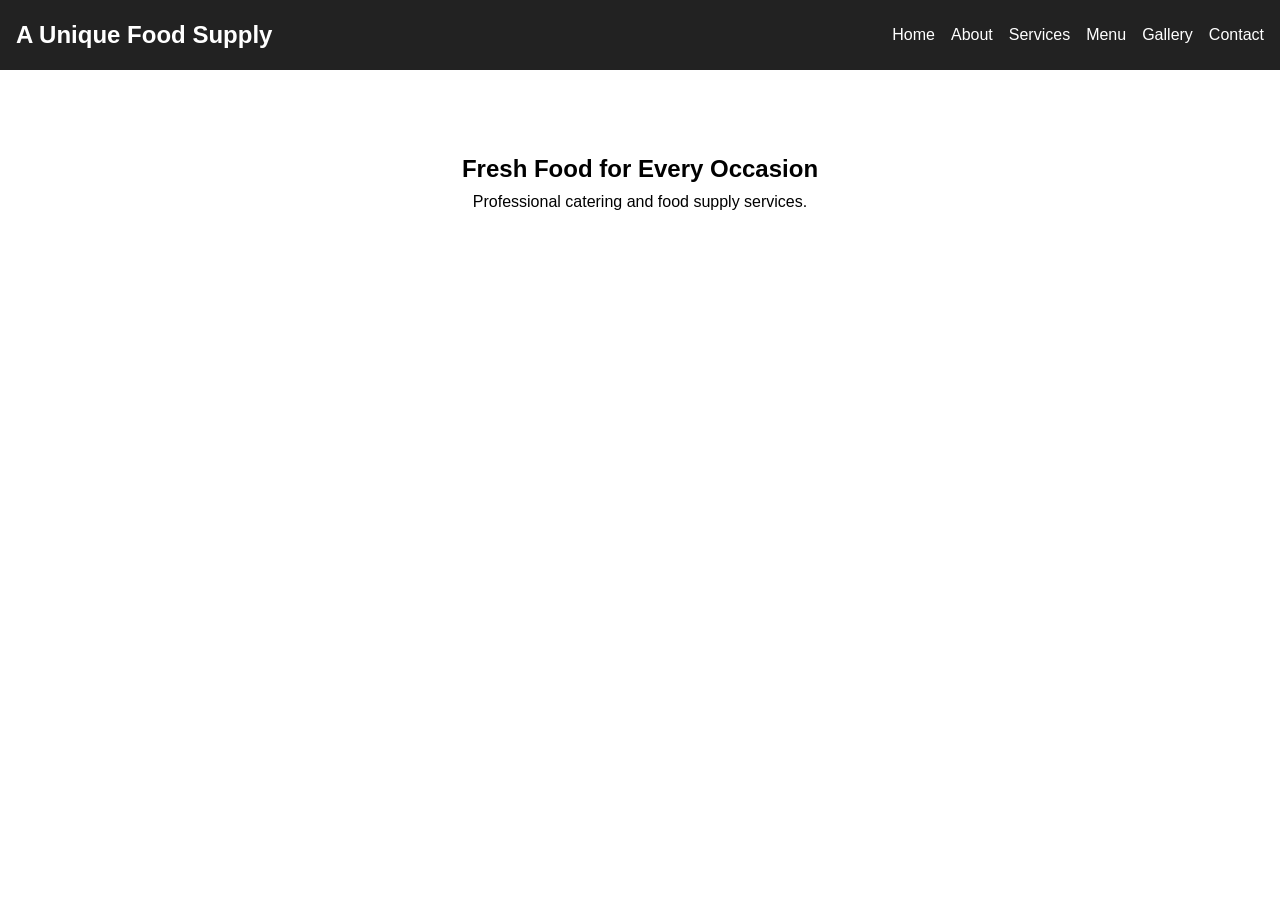
==== index.html @ 1978f9c0 "initials" ====
<!DOCTYPE html>
<html lang="en">
<head>
  <meta charset="UTF-8">
  <meta name="viewport" content="width=device-width, initial-scale=1.0">
  <title>A Unique Food Supply</title>
  <link rel="stylesheet" href="css/style.css">
</head>
<body>

  <header>
    <nav>
      <h1>A Unique Food Supply</h1>

      <ul>
        <li><a href="index.html">Home</a></li>
        <li><a href="about.html">About</a></li>
        <li><a href="services.html">Services</a></li>
        <li><a href="menu.html">Menu</a></li>
        <li><a href="gallery.html">Gallery</a></li>
        <li><a href="contact.html">Contact</a></li>
      </ul>
    </nav>
  </header>

  <main>
    <section class="hero">
      <h2>Fresh Food for Every Occasion</h2>
      <p>Professional catering and food supply services.</p>
    </section>
  </main>

  <script src="js/main.js"></script>
</body>
</html>
---- css/style.css ----
* {
  margin: 0;
  padding: 0;
  box-sizing: border-box;
}

body {
  font-family: Arial, sans-serif;
  line-height: 1.6;
}

header {
  background: #222;
  color: white;
  padding: 1rem;
}

nav {
  display: flex;
  justify-content: space-between;
  align-items: center;
}

nav ul {
  display: flex;
  gap: 1rem;
  list-style: none;
}

nav a {
  color: white;
  text-decoration: none;
}

.hero {
  padding: 5rem 2rem;
  text-align: center;
}

@media (max-width: 768px) {
  nav {
    flex-direction: column;
    gap: 1rem;
  }

  nav ul {
    flex-direction: column;
    align-items: center;
  }
}
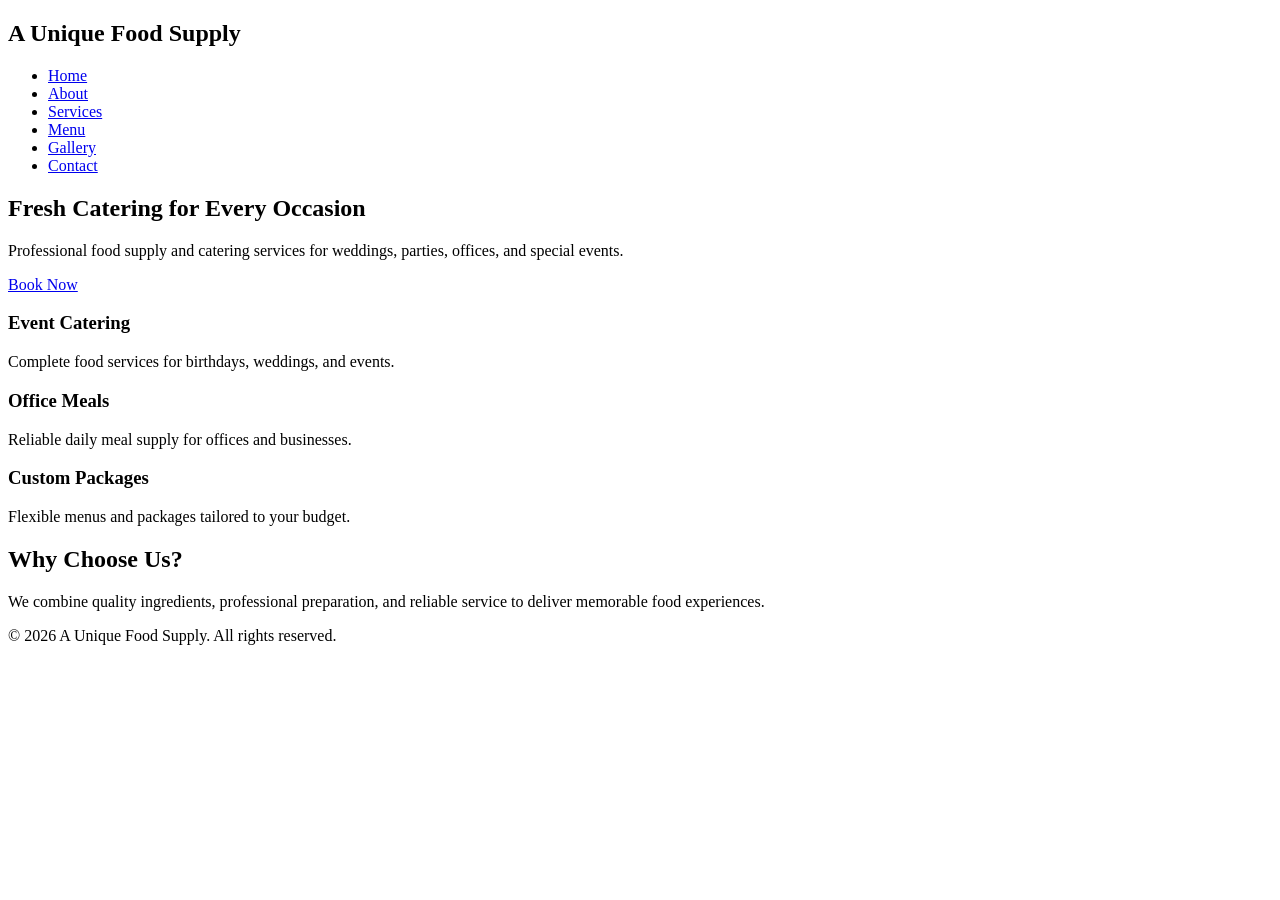
==== commit 5089aa3f: "update1" ====
--- a/index.html
+++ b/index.html
@@ -1,18 +1,9 @@
 <!DOCTYPE html>
-<html lang="en">
-<head>
-  <meta charset="UTF-8">
-  <meta name="viewport" content="width=device-width, initial-scale=1.0">
-  <title>A Unique Food Supply</title>
-  <link rel="stylesheet" href="css/style.css">
-</head>
-<body>
+  <header>
+    <nav class="navbar">
+      <h1 class="logo">A Unique Food Supply</h1>
 
-  <header>
-    <nav>
-      <h1>A Unique Food Supply</h1>
-
-      <ul>
+      <ul class="nav-links">
         <li><a href="index.html">Home</a></li>
         <li><a href="about.html">About</a></li>
         <li><a href="services.html">Services</a></li>
@@ -23,12 +14,49 @@
     </nav>
   </header>
 
-  <main>
-    <section class="hero">
-      <h2>Fresh Food for Every Occasion</h2>
-      <p>Professional catering and food supply services.</p>
-    </section>
-  </main>
+  <section class="hero">
+    <div class="hero-overlay">
+      <h2>Fresh Catering for Every Occasion</h2>
+      <p>
+        Professional food supply and catering services for weddings,
+        parties, offices, and special events.
+      </p>
+
+      <a href="contact.html" class="btn">Book Now</a>
+    </div>
+  </section>
+
+  <section class="features container">
+
+    <div class="card">
+      <h3>Event Catering</h3>
+      <p>Complete food services for birthdays, weddings, and events.</p>
+    </div>
+
+    <div class="card">
+      <h3>Office Meals</h3>
+      <p>Reliable daily meal supply for offices and businesses.</p>
+    </div>
+
+    <div class="card">
+      <h3>Custom Packages</h3>
+      <p>Flexible menus and packages tailored to your budget.</p>
+    </div>
+
+  </section>
+
+  <section class="about-preview container">
+    <h2>Why Choose Us?</h2>
+
+    <p>
+      We combine quality ingredients, professional preparation,
+      and reliable service to deliver memorable food experiences.
+    </p>
+  </section>
+
+  <footer>
+    <p>© 2026 A Unique Food Supply. All rights reserved.</p>
+  </footer>
 
   <script src="js/main.js"></script>
 </body>
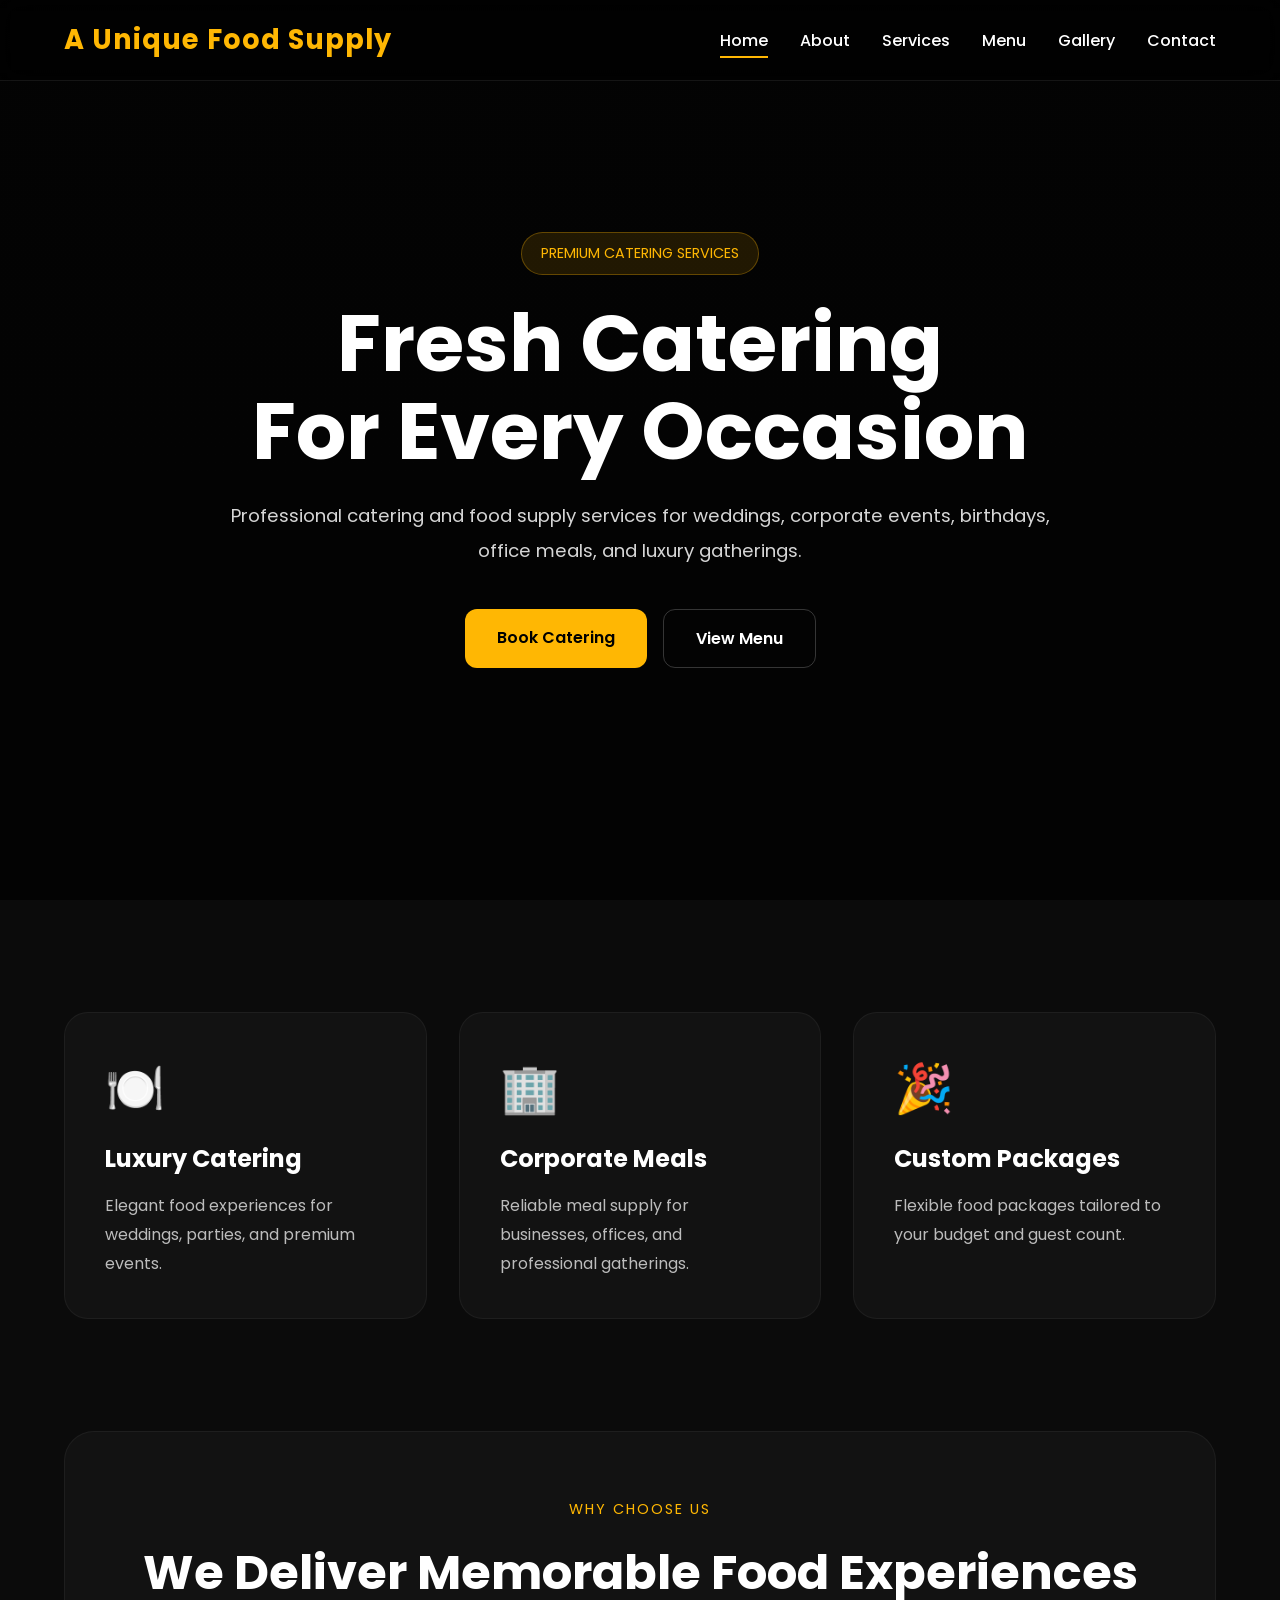
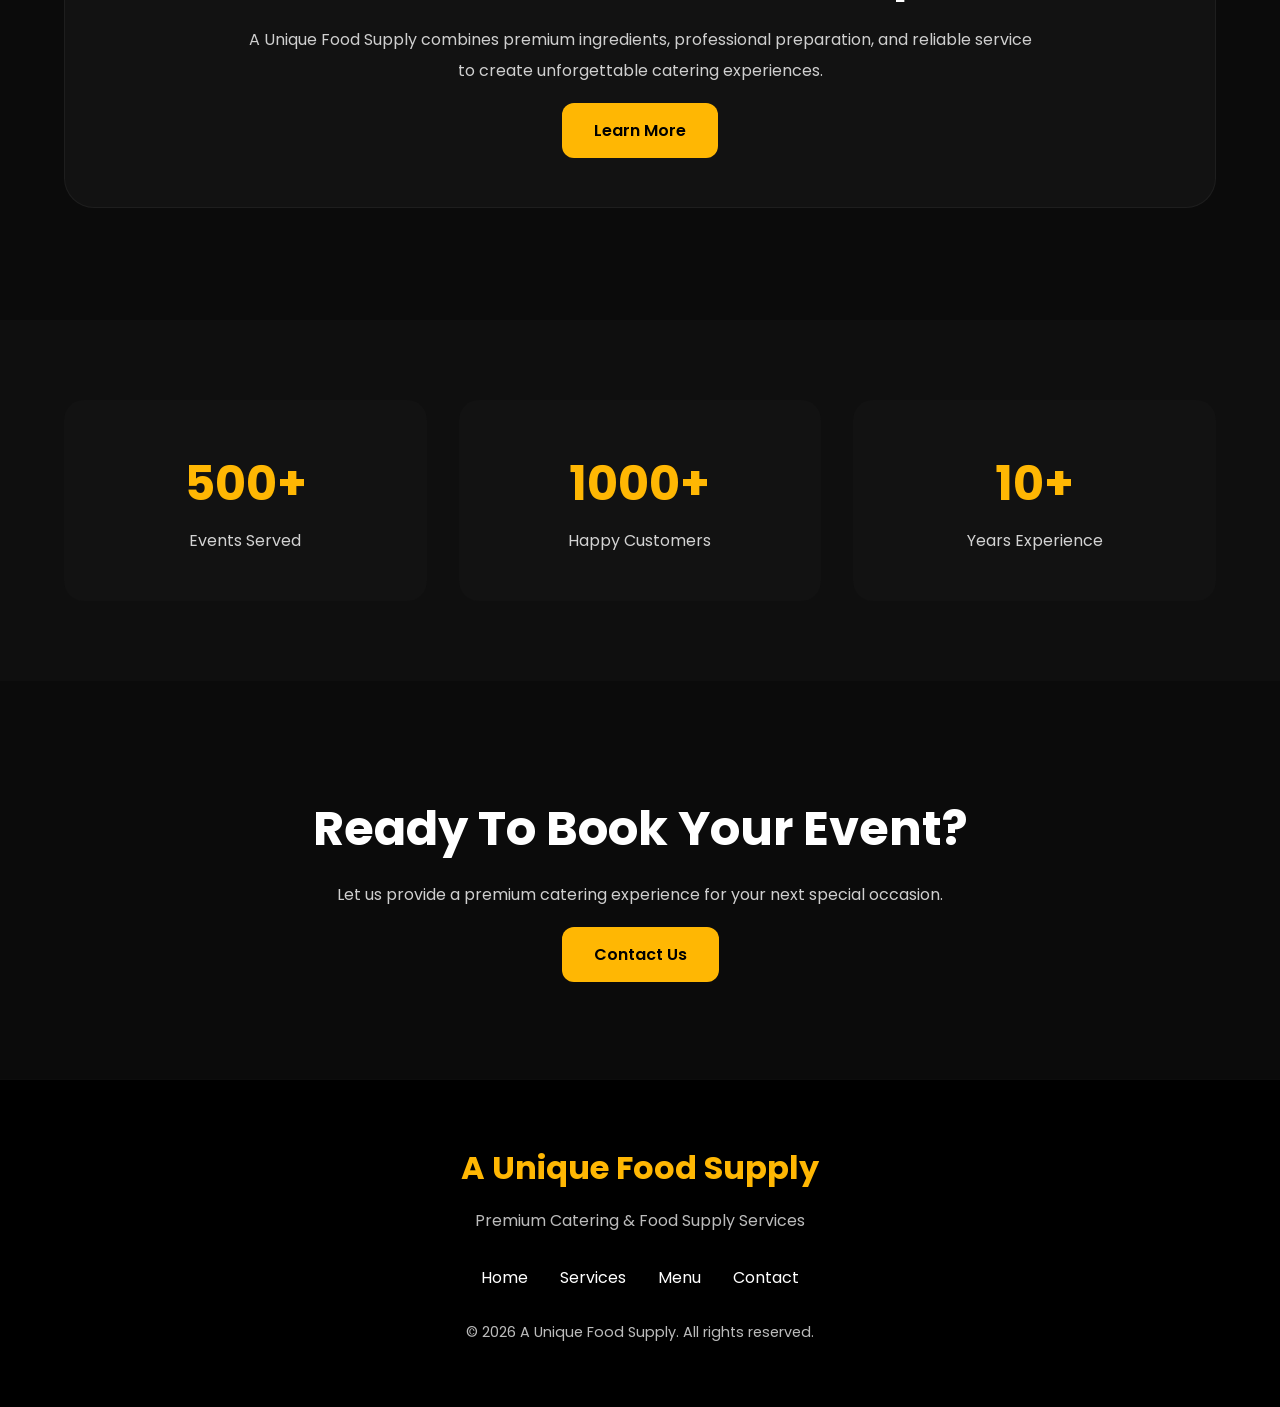
==== commit 9dcbd85a: "css update" ====
--- a/index.html
+++ b/index.html
@@ -1,63 +1,212 @@
 <!DOCTYPE html>
+<html lang="en">
+<head>
+  <meta charset="UTF-8" />
+  <meta name="viewport" content="width=device-width, initial-scale=1.0" />
+
+  <title>A Unique Food Supply</title>
+
+  <link rel="stylesheet" href="./css/style.css" />
+
+  <link rel="preconnect" href="https://fonts.googleapis.com">
+  <link rel="preconnect" href="https://fonts.gstatic.com" crossorigin>
+
+  <link href="https://fonts.googleapis.com/css2?family=Poppins:wght@300;400;500;600;700;800&display=swap" rel="stylesheet">
+</head>
+
+<body>
+
+  <!-- NAVBAR -->
   <header>
     <nav class="navbar">
-      <h1 class="logo">A Unique Food Supply</h1>
+
+      <div class="logo-section">
+        <h1 class="logo">A Unique Food Supply</h1>
+      </div>
 
       <ul class="nav-links">
-        <li><a href="index.html">Home</a></li>
+        <li><a href="index.html" class="active">Home</a></li>
         <li><a href="about.html">About</a></li>
         <li><a href="services.html">Services</a></li>
         <li><a href="menu.html">Menu</a></li>
         <li><a href="gallery.html">Gallery</a></li>
         <li><a href="contact.html">Contact</a></li>
       </ul>
+
     </nav>
   </header>
 
+  <!-- HERO -->
   <section class="hero">
+
     <div class="hero-overlay">
-      <h2>Fresh Catering for Every Occasion</h2>
-      <p>
-        Professional food supply and catering services for weddings,
-        parties, offices, and special events.
-      </p>
-
-      <a href="contact.html" class="btn">Book Now</a>
-    </div>
-  </section>
-
+
+      <span class="hero-tag">
+        PREMIUM CATERING SERVICES
+      </span>
+
+      <h2>
+        Fresh Catering <br>
+        For Every Occasion
+      </h2>
+
+      <p>
+        Professional catering and food supply services for weddings,
+        corporate events, birthdays, office meals, and luxury gatherings.
+      </p>
+
+      <div class="hero-buttons">
+        <a href="contact.html" class="btn-primary">
+          Book Catering
+        </a>
+
+        <a href="menu.html" class="btn-secondary">
+          View Menu
+        </a>
+      </div>
+
+    </div>
+
+  </section>
+
+  <!-- FEATURES -->
   <section class="features container">
 
     <div class="card">
-      <h3>Event Catering</h3>
-      <p>Complete food services for birthdays, weddings, and events.</p>
+      <div class="card-icon">🍽️</div>
+
+      <h3>Luxury Catering</h3>
+
+      <p>
+        Elegant food experiences for weddings, parties,
+        and premium events.
+      </p>
     </div>
 
     <div class="card">
-      <h3>Office Meals</h3>
-      <p>Reliable daily meal supply for offices and businesses.</p>
+      <div class="card-icon">🏢</div>
+
+      <h3>Corporate Meals</h3>
+
+      <p>
+        Reliable meal supply for businesses,
+        offices, and professional gatherings.
+      </p>
     </div>
 
     <div class="card">
+      <div class="card-icon">🎉</div>
+
       <h3>Custom Packages</h3>
-      <p>Flexible menus and packages tailored to your budget.</p>
-    </div>
-
-  </section>
-
+
+      <p>
+        Flexible food packages tailored to your
+        budget and guest count.
+      </p>
+    </div>
+
+  </section>
+
+  <!-- ABOUT -->
   <section class="about-preview container">
-    <h2>Why Choose Us?</h2>
-
-    <p>
-      We combine quality ingredients, professional preparation,
-      and reliable service to deliver memorable food experiences.
-    </p>
-  </section>
-
+
+    <div class="about-content">
+
+      <span class="section-subtitle">
+        WHY CHOOSE US
+      </span>
+
+      <h2>
+        We Deliver Memorable Food Experiences
+      </h2>
+
+      <p>
+        A Unique Food Supply combines premium ingredients,
+        professional preparation, and reliable service
+        to create unforgettable catering experiences.
+      </p>
+
+      <a href="about.html" class="btn-primary">
+        Learn More
+      </a>
+
+    </div>
+
+  </section>
+
+  <!-- STATS -->
+  <section class="stats-section">
+
+    <div class="stats-container">
+
+      <div class="stat-box">
+        <h3>500+</h3>
+        <p>Events Served</p>
+      </div>
+
+      <div class="stat-box">
+        <h3>1000+</h3>
+        <p>Happy Customers</p>
+      </div>
+
+      <div class="stat-box">
+        <h3>10+</h3>
+        <p>Years Experience</p>
+      </div>
+
+    </div>
+
+  </section>
+
+  <!-- CTA -->
+  <section class="cta-section">
+
+    <div class="cta-content">
+
+      <h2>
+        Ready To Book Your Event?
+      </h2>
+
+      <p>
+        Let us provide a premium catering experience
+        for your next special occasion.
+      </p>
+
+      <a href="contact.html" class="btn-primary">
+        Contact Us
+      </a>
+
+    </div>
+
+  </section>
+
+  <!-- FOOTER -->
   <footer>
-    <p>© 2026 A Unique Food Supply. All rights reserved.</p>
+
+    <div class="footer-content">
+
+      <h3>A Unique Food Supply</h3>
+
+      <p>
+        Premium Catering & Food Supply Services
+      </p>
+
+      <div class="footer-links">
+        <a href="index.html">Home</a>
+        <a href="services.html">Services</a>
+        <a href="menu.html">Menu</a>
+        <a href="contact.html">Contact</a>
+      </div>
+
+      <p class="copyright">
+        © 2026 A Unique Food Supply. All rights reserved.
+      </p>
+
+    </div>
+
   </footer>
 
-  <script src="js/main.js"></script>
+  <script src="./js/main.js"></script>
+
 </body>
 </html>
--- a/css/style.css
+++ b/css/style.css
@@ -0,0 +1,408 @@
+@import url('https://fonts.googleapis.com/css2?family=Poppins:wght@300;400;500;600;700;800&display=swap');
+
+*{
+  margin:0;
+  padding:0;
+  box-sizing:border-box;
+}
+
+html{
+  scroll-behavior:smooth;
+}
+
+body{
+  font-family:'Poppins',sans-serif;
+  background:#0b0b0b;
+  color:white;
+  overflow-x:hidden;
+}
+
+/* NAVBAR */
+
+header{
+  position:fixed;
+  top:0;
+  width:100%;
+  z-index:1000;
+  background:rgba(0,0,0,0.6);
+  backdrop-filter:blur(12px);
+  border-bottom:1px solid rgba(255,255,255,0.08);
+}
+
+.navbar{
+  width:90%;
+  max-width:1300px;
+  margin:auto;
+  padding:1.2rem 0;
+
+  display:flex;
+  justify-content:space-between;
+  align-items:center;
+}
+
+.logo{
+  color:#ffb703;
+  font-size:1.7rem;
+  font-weight:700;
+  letter-spacing:1px;
+}
+
+.nav-links{
+  display:flex;
+  gap:2rem;
+  list-style:none;
+}
+
+.nav-links a{
+  text-decoration:none;
+  color:white;
+  font-weight:500;
+  transition:0.3s;
+  position:relative;
+}
+
+.nav-links a::after{
+  content:'';
+  position:absolute;
+  left:0;
+  bottom:-6px;
+  width:0%;
+  height:2px;
+  background:#ffb703;
+  transition:0.3s;
+}
+
+.nav-links a:hover::after,
+.nav-links a.active::after{
+  width:100%;
+}
+
+.nav-links a:hover{
+  color:#ffb703;
+}
+
+/* HERO */
+
+.hero{
+  min-height:100vh;
+
+  background:
+  linear-gradient(rgba(0,0,0,0.7),rgba(0,0,0,0.75)),
+  url('https://images.unsplash.com/photo-1555244162-803834f70033?q=80&w=1974&auto=format&fit=crop');
+
+  background-size:cover;
+  background-position:center;
+
+  display:flex;
+  justify-content:center;
+  align-items:center;
+  text-align:center;
+
+  padding:2rem;
+}
+
+.hero-overlay{
+  max-width:850px;
+  animation:fadeUp 1.2s ease;
+}
+
+.hero-tag{
+  display:inline-block;
+  background:rgba(255,183,3,0.12);
+  color:#ffb703;
+
+  padding:0.6rem 1.2rem;
+  border-radius:999px;
+
+  font-size:0.9rem;
+  margin-bottom:1.5rem;
+
+  border:1px solid rgba(255,183,3,0.3);
+}
+
+.hero h2{
+  font-size:5rem;
+  line-height:1.1;
+  margin-bottom:1.5rem;
+}
+
+.hero p{
+  color:#d6d6d6;
+  font-size:1.15rem;
+  line-height:1.9;
+  margin-bottom:2.5rem;
+}
+
+.hero-buttons{
+  display:flex;
+  justify-content:center;
+  gap:1rem;
+  flex-wrap:wrap;
+}
+
+.btn-primary,
+.btn-secondary{
+  padding:1rem 2rem;
+  border-radius:12px;
+  text-decoration:none;
+  font-weight:600;
+  transition:0.3s;
+}
+
+.btn-primary{
+  background:#ffb703;
+  color:black;
+}
+
+.btn-primary:hover{
+  transform:translateY(-4px);
+  box-shadow:0 10px 30px rgba(255,183,3,0.25);
+}
+
+.btn-secondary{
+  border:1px solid rgba(255,255,255,0.2);
+  color:white;
+}
+
+.btn-secondary:hover{
+  background:white;
+  color:black;
+}
+
+/* CONTAINER */
+
+.container{
+  width:90%;
+  max-width:1200px;
+  margin:auto;
+}
+
+/* FEATURES */
+
+.features{
+  padding:7rem 0;
+
+  display:grid;
+  grid-template-columns:repeat(auto-fit,minmax(280px,1fr));
+  gap:2rem;
+}
+
+.card{
+  background:#121212;
+  padding:2.5rem;
+  border-radius:24px;
+
+  border:1px solid rgba(255,255,255,0.05);
+
+  transition:0.4s;
+}
+
+.card:hover{
+  transform:translateY(-10px);
+  border-color:#ffb703;
+}
+
+.card-icon{
+  font-size:3rem;
+  margin-bottom:1rem;
+}
+
+.card h3{
+  font-size:1.5rem;
+  margin-bottom:1rem;
+}
+
+.card p{
+  color:#bcbcbc;
+  line-height:1.8;
+}
+
+/* ABOUT */
+
+.about-preview{
+  padding-bottom:7rem;
+}
+
+.about-content{
+  background:#121212;
+  padding:4rem;
+  border-radius:30px;
+  text-align:center;
+  border:1px solid rgba(255,255,255,0.05);
+}
+
+.section-subtitle{
+  color:#ffb703;
+  letter-spacing:2px;
+  font-size:0.9rem;
+}
+
+.about-content h2{
+  font-size:3rem;
+  margin:1rem 0;
+}
+
+.about-content p{
+  max-width:800px;
+  margin:auto;
+  color:#cfcfcf;
+  line-height:1.9;
+  margin-bottom:2rem;
+}
+
+/* STATS */
+
+.stats-section{
+  padding:5rem 0;
+  background:#0f0f0f;
+}
+
+.stats-container{
+  width:90%;
+  max-width:1200px;
+  margin:auto;
+
+  display:grid;
+  grid-template-columns:repeat(auto-fit,minmax(250px,1fr));
+  gap:2rem;
+}
+
+.stat-box{
+  text-align:center;
+  background:#121212;
+  padding:3rem 2rem;
+  border-radius:20px;
+}
+
+.stat-box h3{
+  font-size:3rem;
+  color:#ffb703;
+  margin-bottom:0.5rem;
+}
+
+.stat-box p{
+  color:#d3d3d3;
+}
+
+/* CTA */
+
+.cta-section{
+  padding:7rem 2rem;
+}
+
+.cta-content{
+  max-width:900px;
+  margin:auto;
+  text-align:center;
+}
+
+.cta-content h2{
+  font-size:3rem;
+  margin-bottom:1rem;
+}
+
+.cta-content p{
+  color:#cfcfcf;
+  margin-bottom:2rem;
+  line-height:1.8;
+}
+
+/* FOOTER */
+
+footer{
+  background:black;
+  padding:4rem 2rem;
+  border-top:1px solid rgba(255,255,255,0.05);
+}
+
+.footer-content{
+  text-align:center;
+}
+
+.footer-content h3{
+  color:#ffb703;
+  font-size:2rem;
+  margin-bottom:1rem;
+}
+
+.footer-content p{
+  color:#bcbcbc;
+}
+
+.footer-links{
+  margin:2rem 0;
+
+  display:flex;
+  justify-content:center;
+  gap:2rem;
+  flex-wrap:wrap;
+}
+
+.footer-links a{
+  color:white;
+  text-decoration:none;
+  transition:0.3s;
+}
+
+.footer-links a:hover{
+  color:#ffb703;
+}
+
+.copyright{
+  margin-top:2rem;
+  font-size:0.9rem;
+}
+
+/* ANIMATIONS */
+
+@keyframes fadeUp{
+
+  from{
+    opacity:0;
+    transform:translateY(40px);
+  }
+
+  to{
+    opacity:1;
+    transform:translateY(0);
+  }
+
+}
+
+/* RESPONSIVE */
+
+@media(max-width:900px){
+
+  .hero h2{
+    font-size:3.5rem;
+  }
+
+}
+
+@media(max-width:768px){
+
+  .navbar{
+    flex-direction:column;
+    gap:1rem;
+  }
+
+  .nav-links{
+    flex-wrap:wrap;
+    justify-content:center;
+    gap:1rem;
+  }
+
+  .hero h2{
+    font-size:2.6rem;
+  }
+
+  .about-content{
+    padding:2rem;
+  }
+
+  .about-content h2,
+  .cta-content h2{
+    font-size:2rem;
+  }
+
+}
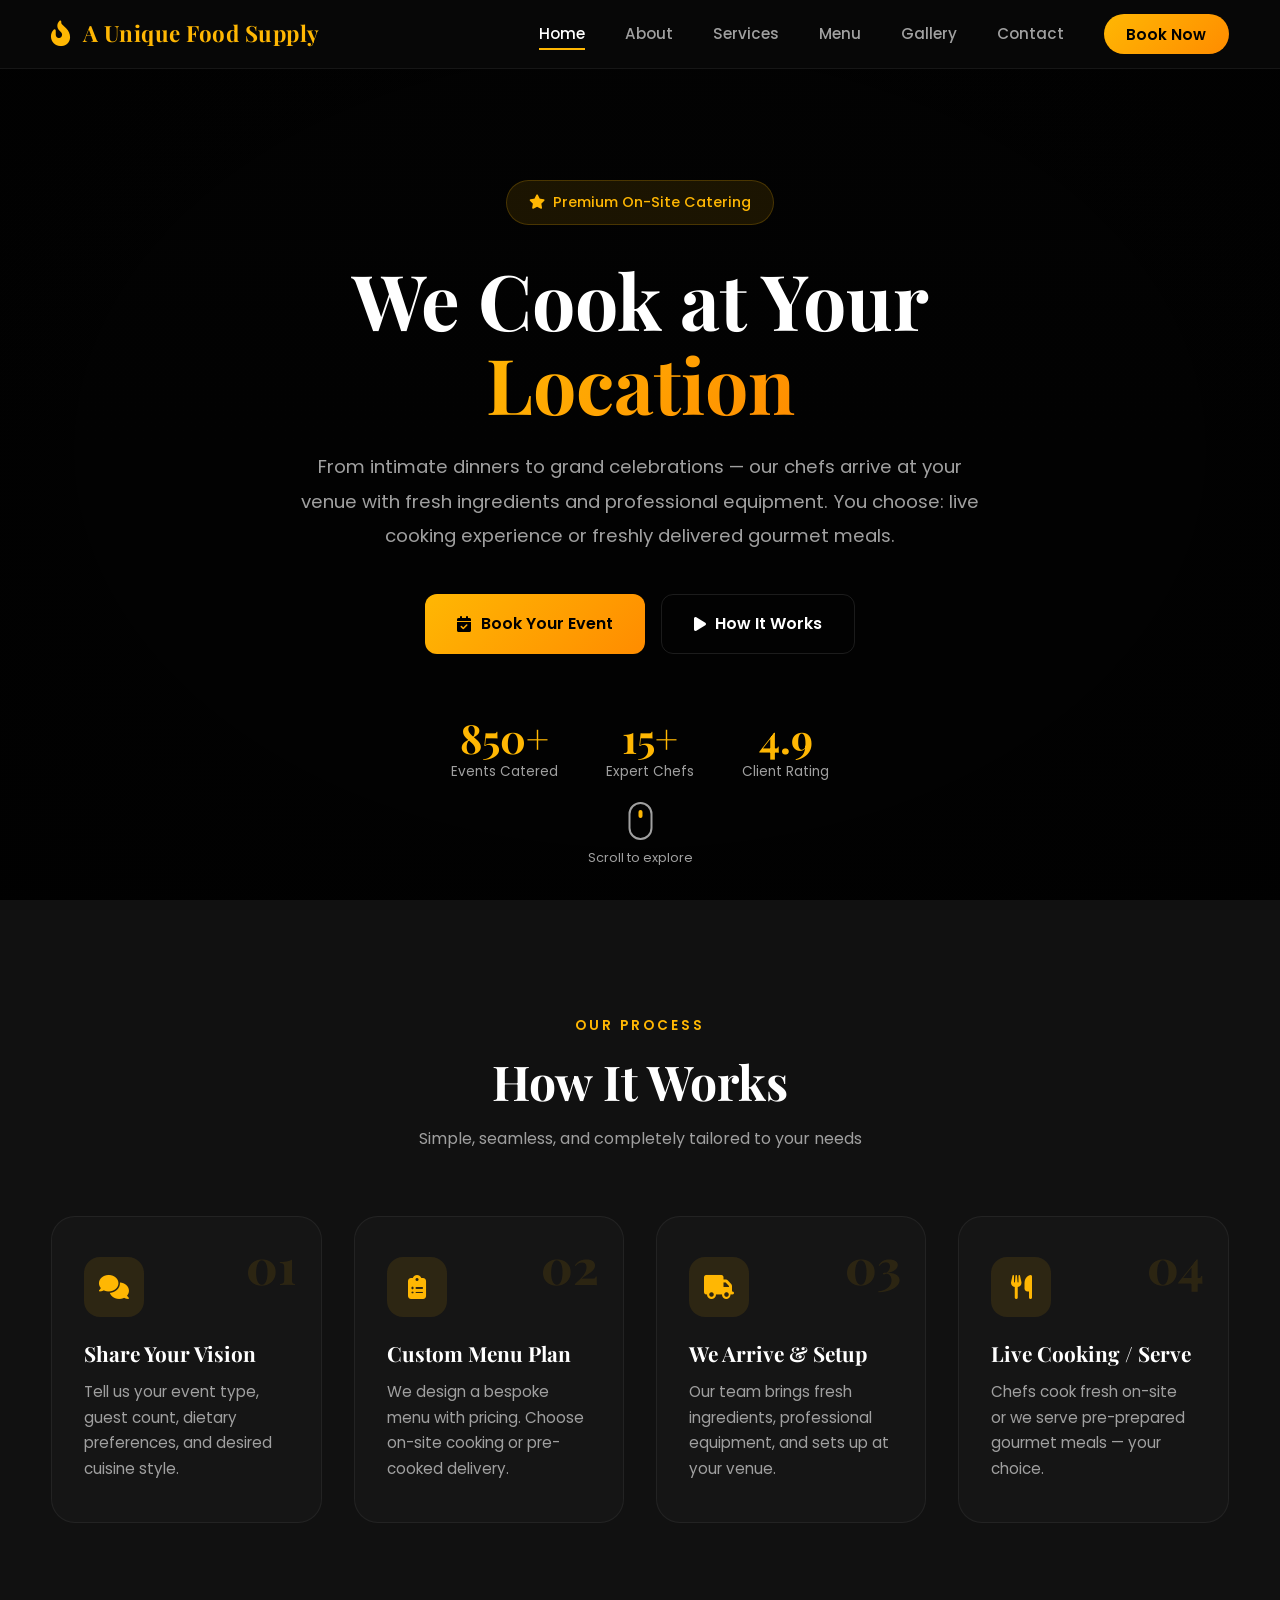
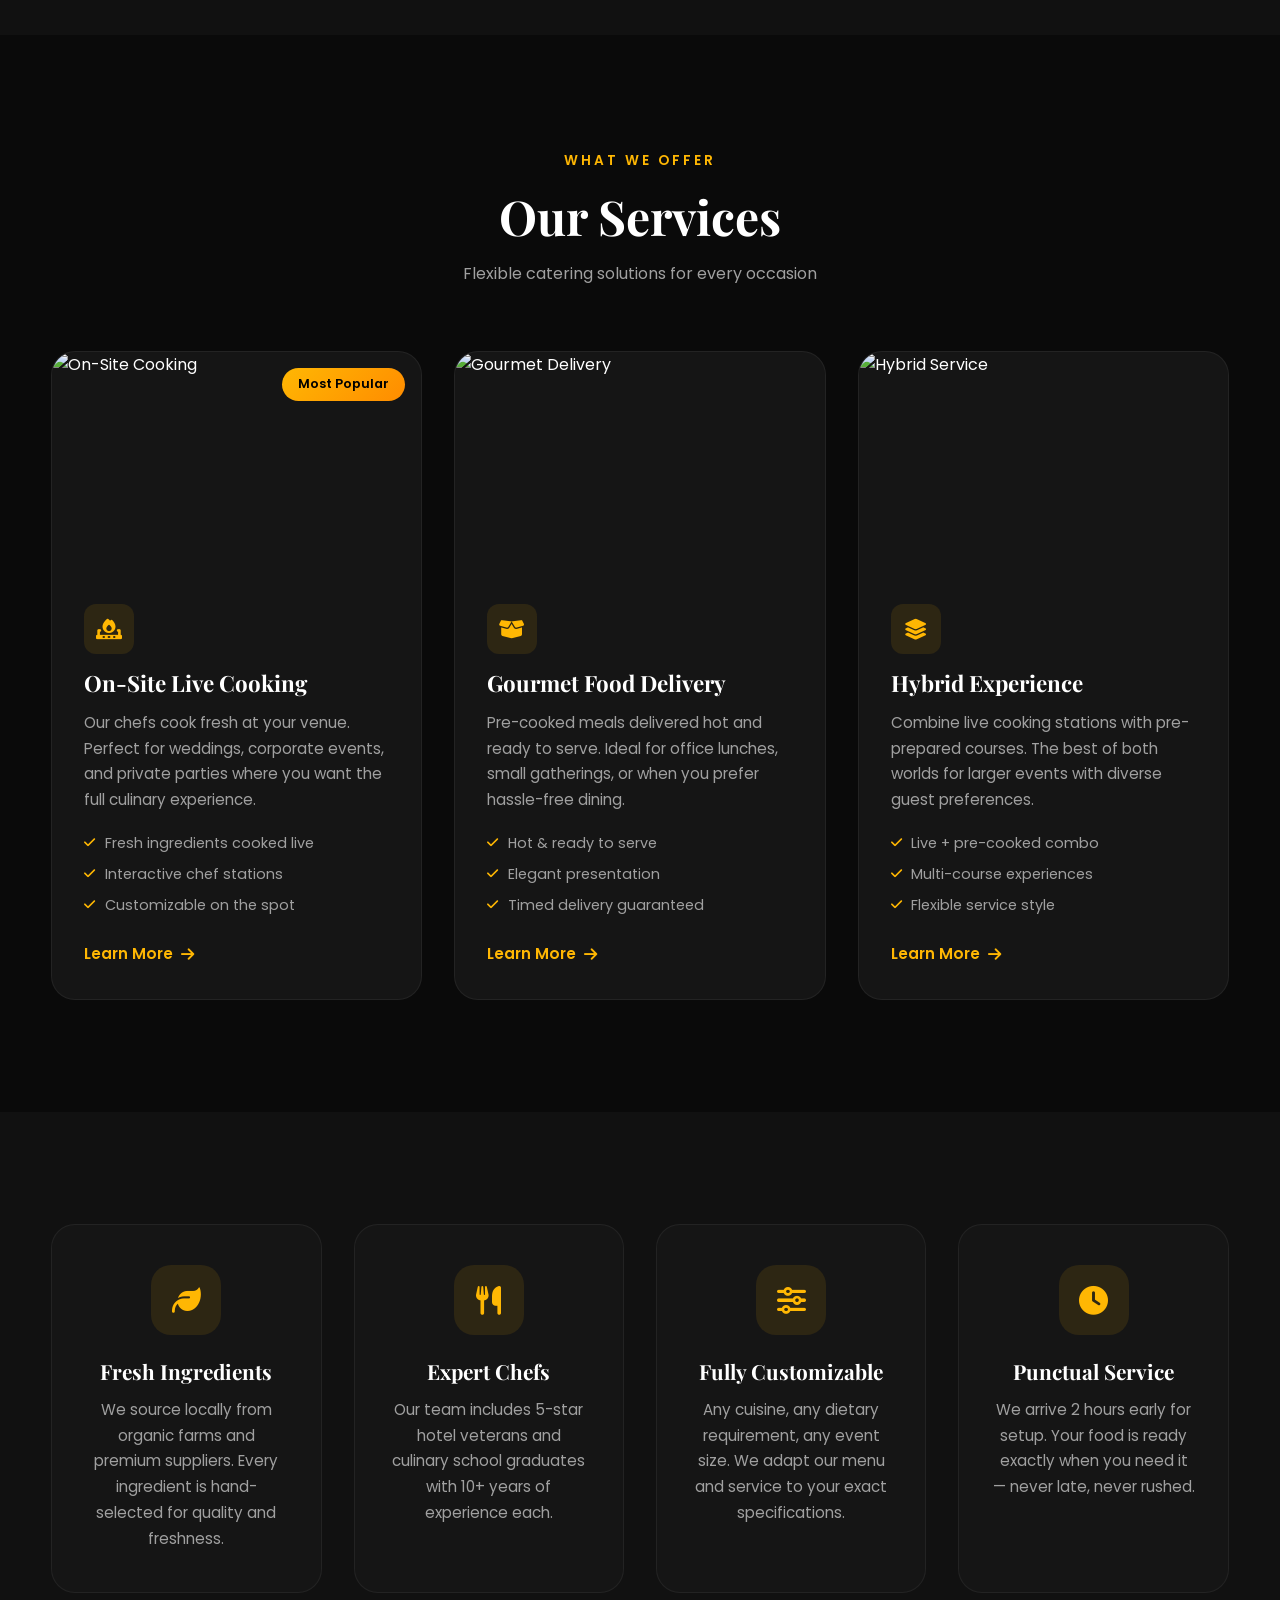
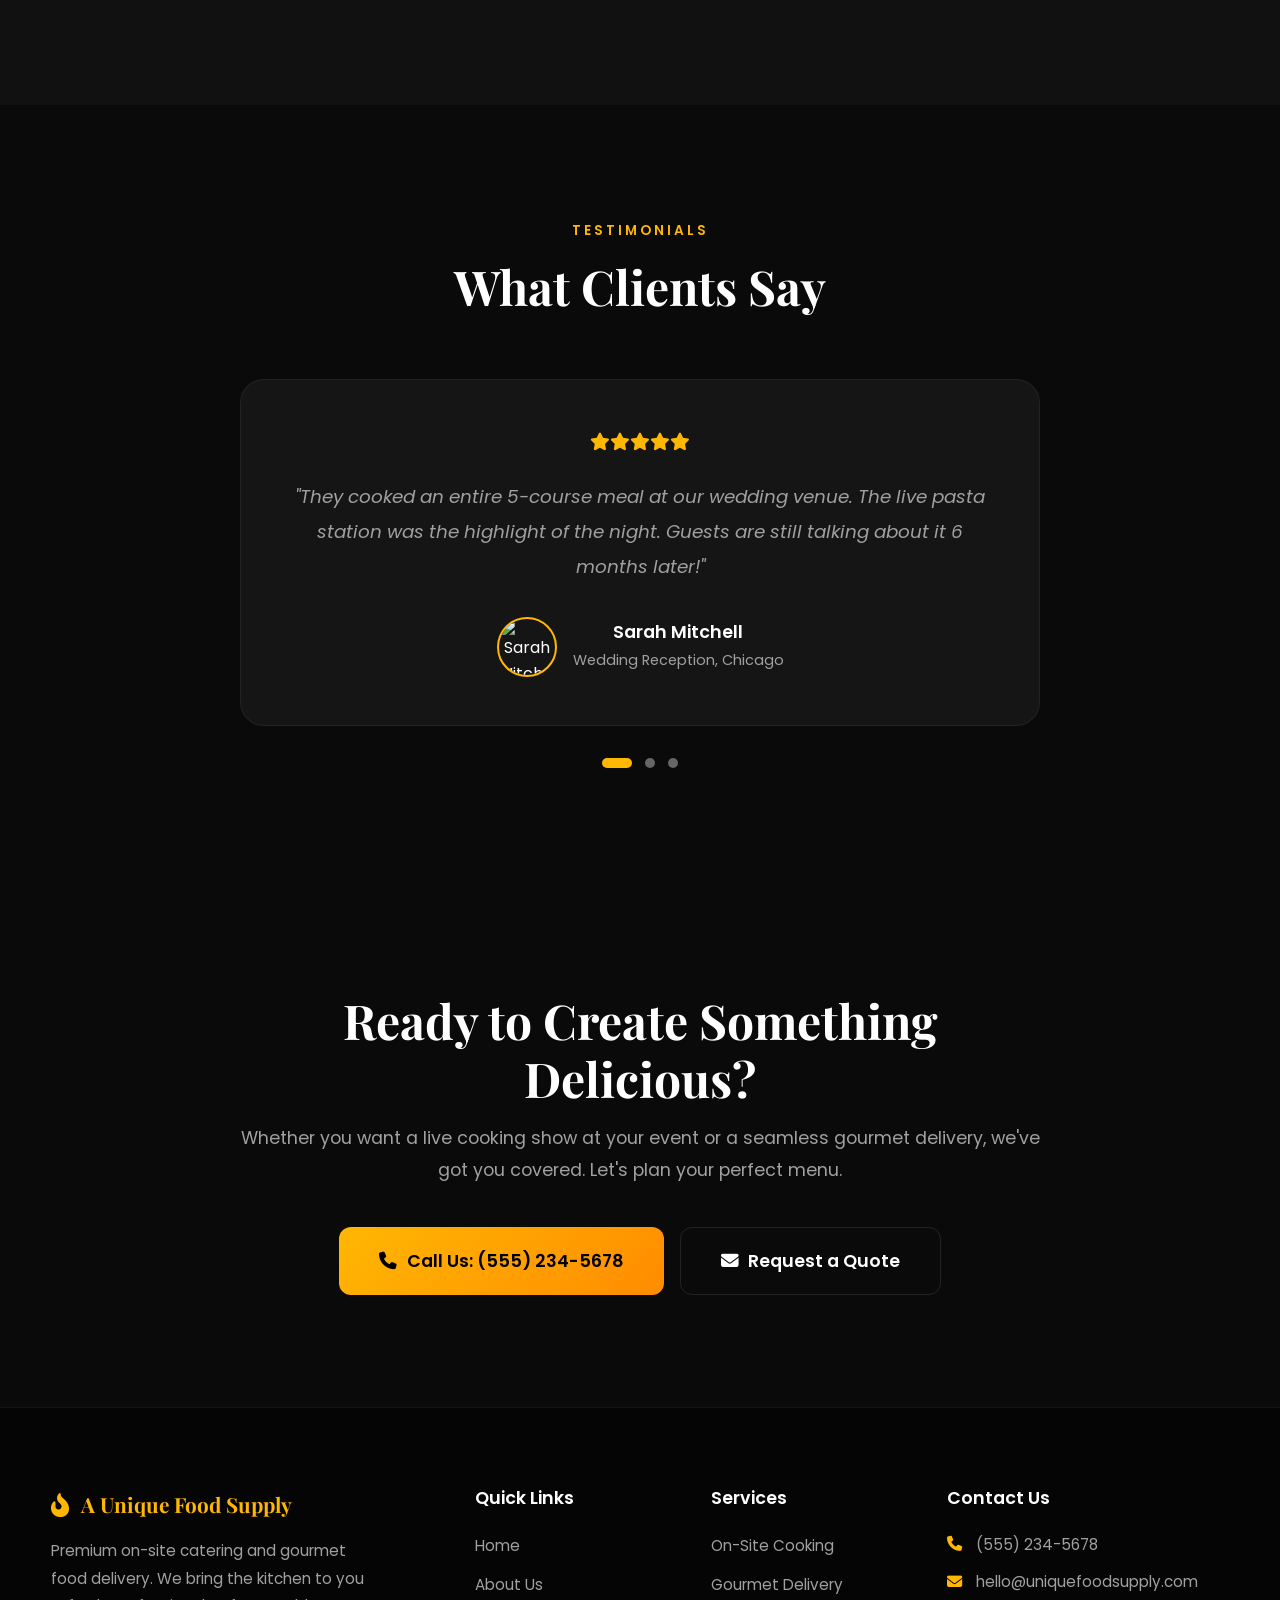
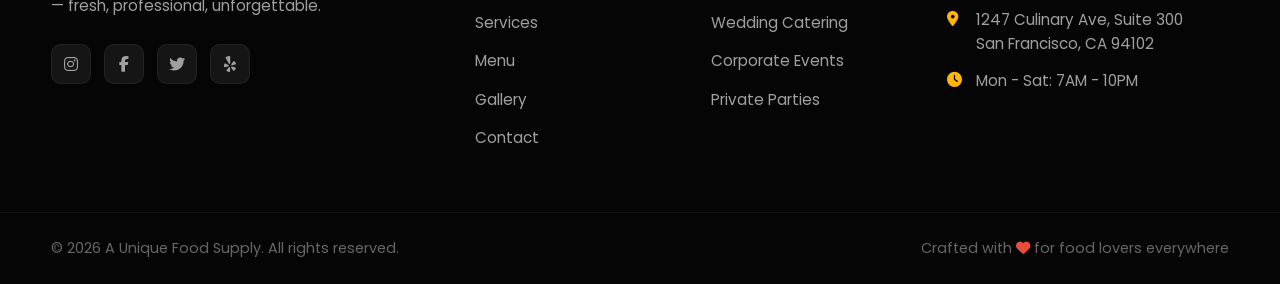
==== commit 14bfef5f: "js update" ====
--- a/index.html
+++ b/index.html
@@ -1,212 +1,358 @@
 <!DOCTYPE html>
 <html lang="en">
 <head>
-  <meta charset="UTF-8" />
-  <meta name="viewport" content="width=device-width, initial-scale=1.0" />
-
-  <title>A Unique Food Supply</title>
-
-  <link rel="stylesheet" href="./css/style.css" />
-
+  <meta charset="UTF-8">
+  <meta name="viewport" content="width=device-width, initial-scale=1.0">
+  <title>A Unique Food Supply | Premium On-Site Catering</title>
+  <meta name="description" content="Premium on-site catering and food supply services. We cook at your location or deliver freshly prepared meals for weddings, corporate events, and private gatherings.">
+
+  <link rel="stylesheet" href="./css/style.css">
   <link rel="preconnect" href="https://fonts.googleapis.com">
   <link rel="preconnect" href="https://fonts.gstatic.com" crossorigin>
-
-  <link href="https://fonts.googleapis.com/css2?family=Poppins:wght@300;400;500;600;700;800&display=swap" rel="stylesheet">
+  <link href="https://fonts.googleapis.com/css2?family=Playfair+Display:wght@400;500;600;700;800&family=Poppins:wght@300;400;500;600;700&display=swap" rel="stylesheet">
+  <link rel="stylesheet" href="https://cdnjs.cloudflare.com/ajax/libs/font-awesome/6.5.1/css/all.min.css">
 </head>
-
 <body>
 
   <!-- NAVBAR -->
-  <header>
+  <header id="header">
     <nav class="navbar">
-
       <div class="logo-section">
-        <h1 class="logo">A Unique Food Supply</h1>
-      </div>
-
-      <ul class="nav-links">
+        <a href="index.html" class="logo">
+          <i class="fas fa-fire-flame-curved"></i>
+          <span>A Unique Food Supply</span>
+        </a>
+      </div>
+
+      <div class="nav-toggle" id="navToggle">
+        <span></span>
+        <span></span>
+        <span></span>
+      </div>
+
+      <ul class="nav-links" id="navLinks">
         <li><a href="index.html" class="active">Home</a></li>
         <li><a href="about.html">About</a></li>
         <li><a href="services.html">Services</a></li>
         <li><a href="menu.html">Menu</a></li>
         <li><a href="gallery.html">Gallery</a></li>
         <li><a href="contact.html">Contact</a></li>
+        <li><a href="contact.html" class="nav-cta">Book Now</a></li>
       </ul>
-
     </nav>
   </header>
 
   <!-- HERO -->
   <section class="hero">
-
+    <div class="hero-bg"></div>
     <div class="hero-overlay">
-
-      <span class="hero-tag">
-        PREMIUM CATERING SERVICES
-      </span>
-
-      <h2>
-        Fresh Catering <br>
-        For Every Occasion
-      </h2>
-
+      <div class="hero-badge">
+        <i class="fas fa-star"></i>
+        <span>Premium On-Site Catering</span>
+      </div>
+      <h1>
+        We Cook at Your<br>
+        <span class="highlight">Location</span>
+      </h1>
       <p>
-        Professional catering and food supply services for weddings,
-        corporate events, birthdays, office meals, and luxury gatherings.
+        From intimate dinners to grand celebrations — our chefs arrive at your venue 
+        with fresh ingredients and professional equipment. You choose: live cooking experience 
+        or freshly delivered gourmet meals.
       </p>
-
       <div class="hero-buttons">
         <a href="contact.html" class="btn-primary">
-          Book Catering
-        </a>
-
-        <a href="menu.html" class="btn-secondary">
-          View Menu
-        </a>
-      </div>
-
-    </div>
-
+          <i class="fas fa-calendar-check"></i>
+          Book Your Event
+        </a>
+        <a href="services.html" class="btn-secondary">
+          <i class="fas fa-play"></i>
+          How It Works
+        </a>
+      </div>
+      <div class="hero-stats">
+        <div class="h-stat">
+          <span class="h-num">850+</span>
+          <span class="h-label">Events Catered</span>
+        </div>
+        <div class="h-stat">
+          <span class="h-num">15+</span>
+          <span class="h-label">Expert Chefs</span>
+        </div>
+        <div class="h-stat">
+          <span class="h-num">4.9</span>
+          <span class="h-label">Client Rating</span>
+        </div>
+      </div>
+    </div>
+    <div class="scroll-indicator">
+      <div class="mouse">
+        <div class="wheel"></div>
+      </div>
+      <span>Scroll to explore</span>
+    </div>
+  </section>
+
+  <!-- HOW IT WORKS -->
+  <section class="process-section">
+    <div class="container">
+      <div class="section-header">
+        <span class="section-tag">Our Process</span>
+        <h2>How It Works</h2>
+        <p>Simple, seamless, and completely tailored to your needs</p>
+      </div>
+      <div class="process-grid">
+        <div class="process-card">
+          <div class="process-num">01</div>
+          <div class="process-icon"><i class="fas fa-comments"></i></div>
+          <h3>Share Your Vision</h3>
+          <p>Tell us your event type, guest count, dietary preferences, and desired cuisine style.</p>
+        </div>
+        <div class="process-card">
+          <div class="process-num">02</div>
+          <div class="process-icon"><i class="fas fa-clipboard-list"></i></div>
+          <h3>Custom Menu Plan</h3>
+          <p>We design a bespoke menu with pricing. Choose on-site cooking or pre-cooked delivery.</p>
+        </div>
+        <div class="process-card">
+          <div class="process-num">03</div>
+          <div class="process-icon"><i class="fas fa-truck"></i></div>
+          <h3>We Arrive & Setup</h3>
+          <p>Our team brings fresh ingredients, professional equipment, and sets up at your venue.</p>
+        </div>
+        <div class="process-card">
+          <div class="process-num">04</div>
+          <div class="process-icon"><i class="fas fa-utensils"></i></div>
+          <h3>Live Cooking / Serve</h3>
+          <p>Chefs cook fresh on-site or we serve pre-prepared gourmet meals — your choice.</p>
+        </div>
+      </div>
+    </div>
+  </section>
+
+  <!-- SERVICES PREVIEW -->
+  <section class="services-preview">
+    <div class="container">
+      <div class="section-header">
+        <span class="section-tag">What We Offer</span>
+        <h2>Our Services</h2>
+        <p>Flexible catering solutions for every occasion</p>
+      </div>
+      <div class="services-grid">
+        <div class="service-card">
+          <div class="service-img">
+            <img src="https://images.unsplash.com/photo-1555939594-58d7cb561ad1?q=80&w=800&auto=format&fit=crop" alt="On-Site Cooking">
+            <div class="service-badge">Most Popular</div>
+          </div>
+          <div class="service-content">
+            <div class="service-icon"><i class="fas fa-fire-burner"></i></div>
+            <h3>On-Site Live Cooking</h3>
+            <p>Our chefs cook fresh at your venue. Perfect for weddings, corporate events, and private parties where you want the full culinary experience.</p>
+            <ul class="service-features">
+              <li><i class="fas fa-check"></i> Fresh ingredients cooked live</li>
+              <li><i class="fas fa-check"></i> Interactive chef stations</li>
+              <li><i class="fas fa-check"></i> Customizable on the spot</li>
+            </ul>
+            <a href="services.html" class="service-link">Learn More <i class="fas fa-arrow-right"></i></a>
+          </div>
+        </div>
+        <div class="service-card">
+          <div class="service-img">
+            <img src="https://images.unsplash.com/photo-1567620905732-2d1ec7ab7445?q=80&w=800&auto=format&fit=crop" alt="Gourmet Delivery">
+          </div>
+          <div class="service-content">
+            <div class="service-icon"><i class="fas fa-box-open"></i></div>
+            <h3>Gourmet Food Delivery</h3>
+            <p>Pre-cooked meals delivered hot and ready to serve. Ideal for office lunches, small gatherings, or when you prefer hassle-free dining.</p>
+            <ul class="service-features">
+              <li><i class="fas fa-check"></i> Hot & ready to serve</li>
+              <li><i class="fas fa-check"></i> Elegant presentation</li>
+              <li><i class="fas fa-check"></i> Timed delivery guaranteed</li>
+            </ul>
+            <a href="services.html" class="service-link">Learn More <i class="fas fa-arrow-right"></i></a>
+          </div>
+        </div>
+        <div class="service-card">
+          <div class="service-img">
+            <img src="https://images.unsplash.com/photo-1414235077428-338989a2e8c0?q=80&w=800&auto=format&fit=crop" alt="Hybrid Service">
+          </div>
+          <div class="service-content">
+            <div class="service-icon"><i class="fas fa-layer-group"></i></div>
+            <h3>Hybrid Experience</h3>
+            <p>Combine live cooking stations with pre-prepared courses. The best of both worlds for larger events with diverse guest preferences.</p>
+            <ul class="service-features">
+              <li><i class="fas fa-check"></i> Live + pre-cooked combo</li>
+              <li><i class="fas fa-check"></i> Multi-course experiences</li>
+              <li><i class="fas fa-check"></i> Flexible service style</li>
+            </ul>
+            <a href="services.html" class="service-link">Learn More <i class="fas fa-arrow-right"></i></a>
+          </div>
+        </div>
+      </div>
+    </div>
   </section>
 
   <!-- FEATURES -->
-  <section class="features container">
-
-    <div class="card">
-      <div class="card-icon">🍽️</div>
-
-      <h3>Luxury Catering</h3>
-
-      <p>
-        Elegant food experiences for weddings, parties,
-        and premium events.
-      </p>
-    </div>
-
-    <div class="card">
-      <div class="card-icon">🏢</div>
-
-      <h3>Corporate Meals</h3>
-
-      <p>
-        Reliable meal supply for businesses,
-        offices, and professional gatherings.
-      </p>
-    </div>
-
-    <div class="card">
-      <div class="card-icon">🎉</div>
-
-      <h3>Custom Packages</h3>
-
-      <p>
-        Flexible food packages tailored to your
-        budget and guest count.
-      </p>
-    </div>
-
-  </section>
-
-  <!-- ABOUT -->
-  <section class="about-preview container">
-
-    <div class="about-content">
-
-      <span class="section-subtitle">
-        WHY CHOOSE US
-      </span>
-
-      <h2>
-        We Deliver Memorable Food Experiences
-      </h2>
-
-      <p>
-        A Unique Food Supply combines premium ingredients,
-        professional preparation, and reliable service
-        to create unforgettable catering experiences.
-      </p>
-
-      <a href="about.html" class="btn-primary">
-        Learn More
-      </a>
-
-    </div>
-
-  </section>
-
-  <!-- STATS -->
-  <section class="stats-section">
-
-    <div class="stats-container">
-
-      <div class="stat-box">
-        <h3>500+</h3>
-        <p>Events Served</p>
-      </div>
-
-      <div class="stat-box">
-        <h3>1000+</h3>
-        <p>Happy Customers</p>
-      </div>
-
-      <div class="stat-box">
-        <h3>10+</h3>
-        <p>Years Experience</p>
-      </div>
-
-    </div>
-
+  <section class="features-section">
+    <div class="container">
+      <div class="features-grid">
+        <div class="feature-card">
+          <div class="feature-icon"><i class="fas fa-leaf"></i></div>
+          <h3>Fresh Ingredients</h3>
+          <p>We source locally from organic farms and premium suppliers. Every ingredient is hand-selected for quality and freshness.</p>
+        </div>
+        <div class="feature-card">
+          <div class="feature-icon"><i class="fas fa-utensils"></i></div>
+          <h3>Expert Chefs</h3>
+          <p>Our team includes 5-star hotel veterans and culinary school graduates with 10+ years of experience each.</p>
+        </div>
+        <div class="feature-card">
+          <div class="feature-icon"><i class="fas fa-sliders"></i></div>
+          <h3>Fully Customizable</h3>
+          <p>Any cuisine, any dietary requirement, any event size. We adapt our menu and service to your exact specifications.</p>
+        </div>
+        <div class="feature-card">
+          <div class="feature-icon"><i class="fas fa-clock"></i></div>
+          <h3>Punctual Service</h3>
+          <p>We arrive 2 hours early for setup. Your food is ready exactly when you need it — never late, never rushed.</p>
+        </div>
+      </div>
+    </div>
+  </section>
+
+  <!-- TESTIMONIALS -->
+  <section class="testimonials-section">
+    <div class="container">
+      <div class="section-header">
+        <span class="section-tag">Testimonials</span>
+        <h2>What Clients Say</h2>
+      </div>
+      <div class="testimonials-slider" id="testimonialSlider">
+        <div class="testimonial-card active">
+          <div class="testimonial-stars">
+            <i class="fas fa-star"></i><i class="fas fa-star"></i><i class="fas fa-star"></i><i class="fas fa-star"></i><i class="fas fa-star"></i>
+          </div>
+          <p class="testimonial-text">"They cooked an entire 5-course meal at our wedding venue. The live pasta station was the highlight of the night. Guests are still talking about it 6 months later!"</p>
+          <div class="testimonial-author">
+            <img src="https://randomuser.me/api/portraits/women/44.jpg" alt="Sarah Mitchell">
+            <div>
+              <h4>Sarah Mitchell</h4>
+              <span>Wedding Reception, Chicago</span>
+            </div>
+          </div>
+        </div>
+        <div class="testimonial-card">
+          <div class="testimonial-stars">
+            <i class="fas fa-star"></i><i class="fas fa-star"></i><i class="fas fa-star"></i><i class="fas fa-star"></i><i class="fas fa-star"></i>
+          </div>
+          <p class="testimonial-text">"Booked them for our quarterly corporate lunch. The Mediterranean buffet was delivered perfectly on time, beautifully presented, and absolutely delicious. Our team loved it."</p>
+          <div class="testimonial-author">
+            <img src="https://randomuser.me/api/portraits/men/32.jpg" alt="James Rodriguez">
+            <div>
+              <h4>James Rodriguez</h4>
+              <span>TechCorp Inc., San Francisco</span>
+            </div>
+          </div>
+        </div>
+        <div class="testimonial-card">
+          <div class="testimonial-stars">
+            <i class="fas fa-star"></i><i class="fas fa-star"></i><i class="fas fa-star"></i><i class="fas fa-star"></i><i class="fas fa-star-half-stroke"></i>
+          </div>
+          <p class="testimonial-text">"For my 50th birthday, they set up a full outdoor BBQ station in my backyard. The brisket and grilled seafood were restaurant-quality. Professional team, zero hassle."</p>
+          <div class="testimonial-author">
+            <img src="https://randomuser.me/api/portraits/men/67.jpg" alt="Robert Chen">
+            <div>
+              <h4>Robert Chen</h4>
+              <span>Private Party, Austin</span>
+            </div>
+          </div>
+        </div>
+      </div>
+      <div class="testimonial-dots">
+        <span class="dot active" data-index="0"></span>
+        <span class="dot" data-index="1"></span>
+        <span class="dot" data-index="2"></span>
+      </div>
+    </div>
   </section>
 
   <!-- CTA -->
   <section class="cta-section">
-
+    <div class="cta-bg"></div>
     <div class="cta-content">
-
-      <h2>
-        Ready To Book Your Event?
-      </h2>
-
-      <p>
-        Let us provide a premium catering experience
-        for your next special occasion.
-      </p>
-
-      <a href="contact.html" class="btn-primary">
-        Contact Us
-      </a>
-
-    </div>
-
+      <h2>Ready to Create Something Delicious?</h2>
+      <p>Whether you want a live cooking show at your event or a seamless gourmet delivery, we've got you covered. Let's plan your perfect menu.</p>
+      <div class="cta-buttons">
+        <a href="contact.html" class="btn-primary btn-large">
+          <i class="fas fa-phone"></i>
+          Call Us: (555) 234-5678
+        </a>
+        <a href="contact.html" class="btn-secondary btn-large">
+          <i class="fas fa-envelope"></i>
+          Request a Quote
+        </a>
+      </div>
+    </div>
   </section>
 
   <!-- FOOTER -->
   <footer>
-
-    <div class="footer-content">
-
-      <h3>A Unique Food Supply</h3>
-
-      <p>
-        Premium Catering & Food Supply Services
-      </p>
-
-      <div class="footer-links">
-        <a href="index.html">Home</a>
-        <a href="services.html">Services</a>
-        <a href="menu.html">Menu</a>
-        <a href="contact.html">Contact</a>
-      </div>
-
-      <p class="copyright">
-        © 2026 A Unique Food Supply. All rights reserved.
-      </p>
-
-    </div>
-
+    <div class="footer-top">
+      <div class="container">
+        <div class="footer-grid">
+          <div class="footer-brand">
+            <a href="index.html" class="footer-logo">
+              <i class="fas fa-fire-flame-curved"></i>
+              <span>A Unique Food Supply</span>
+            </a>
+            <p>Premium on-site catering and gourmet food delivery. We bring the kitchen to you — fresh, professional, unforgettable.</p>
+            <div class="footer-social">
+              <a href="#"><i class="fab fa-instagram"></i></a>
+              <a href="#"><i class="fab fa-facebook-f"></i></a>
+              <a href="#"><i class="fab fa-twitter"></i></a>
+              <a href="#"><i class="fab fa-yelp"></i></a>
+            </div>
+          </div>
+          <div class="footer-links-col">
+            <h4>Quick Links</h4>
+            <ul>
+              <li><a href="index.html">Home</a></li>
+              <li><a href="about.html">About Us</a></li>
+              <li><a href="services.html">Services</a></li>
+              <li><a href="menu.html">Menu</a></li>
+              <li><a href="gallery.html">Gallery</a></li>
+              <li><a href="contact.html">Contact</a></li>
+            </ul>
+          </div>
+          <div class="footer-links-col">
+            <h4>Services</h4>
+            <ul>
+              <li><a href="services.html">On-Site Cooking</a></li>
+              <li><a href="services.html">Gourmet Delivery</a></li>
+              <li><a href="services.html">Wedding Catering</a></li>
+              <li><a href="services.html">Corporate Events</a></li>
+              <li><a href="services.html">Private Parties</a></li>
+            </ul>
+          </div>
+          <div class="footer-contact">
+            <h4>Contact Us</h4>
+            <ul>
+              <li><i class="fas fa-phone"></i> (555) 234-5678</li>
+              <li><i class="fas fa-envelope"></i> hello@uniquefoodsupply.com</li>
+              <li><i class="fas fa-location-dot"></i> 1247 Culinary Ave, Suite 300<br>San Francisco, CA 94102</li>
+              <li><i class="fas fa-clock"></i> Mon - Sat: 7AM - 10PM</li>
+            </ul>
+          </div>
+        </div>
+      </div>
+    </div>
+    <div class="footer-bottom">
+      <div class="container">
+        <p>© 2026 A Unique Food Supply. All rights reserved.</p>
+        <p>Crafted with <i class="fas fa-heart"></i> for food lovers everywhere</p>
+      </div>
+    </div>
   </footer>
 
   <script src="./js/main.js"></script>
-
 </body>
 </html>
--- a/css/style.css
+++ b/css/style.css
@@ -1,408 +1,2660 @@
-@import url('https://fonts.googleapis.com/css2?family=Poppins:wght@300;400;500;600;700;800&display=swap');
-
-*{
-  margin:0;
-  padding:0;
-  box-sizing:border-box;
-}
-
-html{
-  scroll-behavior:smooth;
-}
-
-body{
-  font-family:'Poppins',sans-serif;
-  background:#0b0b0b;
-  color:white;
-  overflow-x:hidden;
-}
-
-/* NAVBAR */
-
-header{
-  position:fixed;
-  top:0;
-  width:100%;
-  z-index:1000;
-  background:rgba(0,0,0,0.6);
-  backdrop-filter:blur(12px);
-  border-bottom:1px solid rgba(255,255,255,0.08);
-}
-
-.navbar{
-  width:90%;
-  max-width:1300px;
-  margin:auto;
-  padding:1.2rem 0;
-
-  display:flex;
-  justify-content:space-between;
-  align-items:center;
-}
-
-.logo{
-  color:#ffb703;
-  font-size:1.7rem;
-  font-weight:700;
-  letter-spacing:1px;
-}
-
-.nav-links{
-  display:flex;
-  gap:2rem;
-  list-style:none;
-}
-
-.nav-links a{
-  text-decoration:none;
-  color:white;
-  font-weight:500;
-  transition:0.3s;
-  position:relative;
-}
-
-.nav-links a::after{
-  content:'';
-  position:absolute;
-  left:0;
-  bottom:-6px;
-  width:0%;
-  height:2px;
-  background:#ffb703;
-  transition:0.3s;
+/* ============================================
+   A UNIQUE FOOD SUPPLY - ENHANCED STYLES
+   Modern, premium dark theme with gold accents
+   ============================================ */
+
+@import url('https://fonts.googleapis.com/css2?family=Playfair+Display:wght@400;500;600;700;800&family=Poppins:wght@300;400;500;600;700&display=swap');
+
+:root {
+  --primary: #ffb703;
+  --primary-light: #ffc94d;
+  --primary-dark: #e6a502;
+  --bg: #0a0a0a;
+  --bg-light: #111111;
+  --bg-card: #151515;
+  --bg-card-hover: #1a1a1a;
+  --text: #ffffff;
+  --text-muted: #a0a0a0;
+  --text-dim: #666666;
+  --border: rgba(255,255,255,0.06);
+  --border-light: rgba(255,255,255,0.1);
+  --gradient-gold: linear-gradient(135deg, #ffb703 0%, #ff8c00 100%);
+  --shadow-gold: 0 10px 40px rgba(255,183,3,0.15);
+  --shadow-dark: 0 20px 60px rgba(0,0,0,0.5);
+  --radius: 16px;
+  --radius-lg: 24px;
+  --transition: all 0.4s cubic-bezier(0.4, 0, 0.2, 1);
+}
+
+* {
+  margin: 0;
+  padding: 0;
+  box-sizing: border-box;
+}
+
+html {
+  scroll-behavior: smooth;
+  font-size: 16px;
+}
+
+body {
+  font-family: 'Poppins', sans-serif;
+  background: var(--bg);
+  color: var(--text);
+  overflow-x: hidden;
+  line-height: 1.6;
+}
+
+h1, h2, h3, h4 {
+  font-family: 'Playfair Display', serif;
+  font-weight: 700;
+  line-height: 1.2;
+}
+
+a {
+  text-decoration: none;
+  color: inherit;
+}
+
+img {
+  max-width: 100%;
+  display: block;
+}
+
+.container {
+  width: 92%;
+  max-width: 1280px;
+  margin: 0 auto;
+}
+
+/* ============================================
+   NAVBAR
+   ============================================ */
+
+header {
+  position: fixed;
+  top: 0;
+  width: 100%;
+  z-index: 1000;
+  background: rgba(10,10,10,0.7);
+  backdrop-filter: blur(20px);
+  -webkit-backdrop-filter: blur(20px);
+  border-bottom: 1px solid var(--border);
+  transition: var(--transition);
+}
+
+header.scrolled {
+  background: rgba(10,10,10,0.95);
+  box-shadow: 0 4px 30px rgba(0,0,0,0.3);
+}
+
+.navbar {
+  width: 92%;
+  max-width: 1280px;
+  margin: auto;
+  padding: 1rem 0;
+  display: flex;
+  justify-content: space-between;
+  align-items: center;
+}
+
+.logo {
+  display: flex;
+  align-items: center;
+  gap: 0.75rem;
+  font-family: 'Playfair Display', serif;
+  font-size: 1.4rem;
+  font-weight: 700;
+  color: var(--primary);
+  letter-spacing: 0.5px;
+}
+
+.logo i {
+  font-size: 1.6rem;
+}
+
+.nav-links {
+  display: flex;
+  align-items: center;
+  gap: 2.5rem;
+  list-style: none;
+}
+
+.nav-links a {
+  font-size: 0.95rem;
+  font-weight: 500;
+  color: var(--text-muted);
+  transition: var(--transition);
+  position: relative;
+}
+
+.nav-links a::after {
+  content: '';
+  position: absolute;
+  left: 0;
+  bottom: -6px;
+  width: 0%;
+  height: 2px;
+  background: var(--primary);
+  transition: var(--transition);
+}
+
+.nav-links a:hover,
+.nav-links a.active {
+  color: var(--text);
 }
 
 .nav-links a:hover::after,
-.nav-links a.active::after{
-  width:100%;
-}
-
-.nav-links a:hover{
-  color:#ffb703;
-}
-
-/* HERO */
-
-.hero{
-  min-height:100vh;
-
-  background:
-  linear-gradient(rgba(0,0,0,0.7),rgba(0,0,0,0.75)),
-  url('https://images.unsplash.com/photo-1555244162-803834f70033?q=80&w=1974&auto=format&fit=crop');
-
-  background-size:cover;
-  background-position:center;
-
-  display:flex;
-  justify-content:center;
-  align-items:center;
-  text-align:center;
-
-  padding:2rem;
-}
-
-.hero-overlay{
-  max-width:850px;
-  animation:fadeUp 1.2s ease;
-}
-
-.hero-tag{
-  display:inline-block;
-  background:rgba(255,183,3,0.12);
-  color:#ffb703;
-
-  padding:0.6rem 1.2rem;
-  border-radius:999px;
-
-  font-size:0.9rem;
-  margin-bottom:1.5rem;
-
-  border:1px solid rgba(255,183,3,0.3);
-}
-
-.hero h2{
-  font-size:5rem;
-  line-height:1.1;
-  margin-bottom:1.5rem;
-}
-
-.hero p{
-  color:#d6d6d6;
-  font-size:1.15rem;
-  line-height:1.9;
-  margin-bottom:2.5rem;
-}
-
-.hero-buttons{
-  display:flex;
-  justify-content:center;
-  gap:1rem;
-  flex-wrap:wrap;
+.nav-links a.active::after {
+  width: 100%;
+}
+
+.nav-cta {
+  background: var(--gradient-gold);
+  color: #000 !important;
+  padding: 0.6rem 1.4rem;
+  border-radius: 999px;
+  font-weight: 600 !important;
+  transition: var(--transition);
+}
+
+.nav-cta::after {
+  display: none !important;
+}
+
+.nav-cta:hover {
+  transform: translateY(-2px);
+  box-shadow: var(--shadow-gold);
+}
+
+/* Mobile Nav Toggle */
+.nav-toggle {
+  display: none;
+  flex-direction: column;
+  gap: 5px;
+  cursor: pointer;
+  z-index: 1001;
+}
+
+.nav-toggle span {
+  width: 28px;
+  height: 2px;
+  background: var(--text);
+  transition: var(--transition);
+  border-radius: 2px;
+}
+
+.nav-toggle.active span:nth-child(1) {
+  transform: rotate(45deg) translate(5px, 5px);
+}
+
+.nav-toggle.active span:nth-child(2) {
+  opacity: 0;
+}
+
+.nav-toggle.active span:nth-child(3) {
+  transform: rotate(-45deg) translate(5px, -5px);
+}
+
+/* ============================================
+   HERO SECTION
+   ============================================ */
+
+.hero {
+  min-height: 100vh;
+  position: relative;
+  display: flex;
+  justify-content: center;
+  align-items: center;
+  text-align: center;
+  padding: 8rem 2rem 4rem;
+  overflow: hidden;
+}
+
+.hero-bg {
+  position: absolute;
+  inset: 0;
+  background: 
+    linear-gradient(rgba(0,0,0,0.75), rgba(0,0,0,0.85)),
+    url('https://images.unsplash.com/photo-1555244162-803834f70033?q=80&w=2000&auto=format&fit=crop');
+  background-size: cover;
+  background-position: center;
+  z-index: -1;
+}
+
+.hero-bg::after {
+  content: '';
+  position: absolute;
+  inset: 0;
+  background: radial-gradient(ellipse at center, transparent 0%, rgba(0,0,0,0.4) 100%);
+}
+
+.hero-overlay {
+  max-width: 900px;
+  animation: fadeUp 1.2s ease;
+  position: relative;
+  z-index: 1;
+}
+
+.hero-badge {
+  display: inline-flex;
+  align-items: center;
+  gap: 0.5rem;
+  background: rgba(255,183,3,0.1);
+  color: var(--primary);
+  padding: 0.6rem 1.4rem;
+  border-radius: 999px;
+  font-size: 0.9rem;
+  font-weight: 500;
+  margin-bottom: 2rem;
+  border: 1px solid rgba(255,183,3,0.2);
+}
+
+.hero-badge i {
+  color: var(--primary);
+}
+
+.hero h1 {
+  font-size: clamp(2.8rem, 6vw, 5rem);
+  margin-bottom: 1.5rem;
+  line-height: 1.1;
+}
+
+.hero h1 .highlight {
+  background: var(--gradient-gold);
+  -webkit-background-clip: text;
+  -webkit-text-fill-color: transparent;
+  background-clip: text;
+}
+
+.hero p {
+  color: var(--text-muted);
+  font-size: 1.15rem;
+  line-height: 1.9;
+  max-width: 700px;
+  margin: 0 auto 2.5rem;
+}
+
+.hero-buttons {
+  display: flex;
+  justify-content: center;
+  gap: 1rem;
+  flex-wrap: wrap;
+  margin-bottom: 4rem;
 }
 
 .btn-primary,
-.btn-secondary{
-  padding:1rem 2rem;
-  border-radius:12px;
-  text-decoration:none;
-  font-weight:600;
-  transition:0.3s;
-}
-
-.btn-primary{
-  background:#ffb703;
-  color:black;
-}
-
-.btn-primary:hover{
-  transform:translateY(-4px);
-  box-shadow:0 10px 30px rgba(255,183,3,0.25);
-}
-
-.btn-secondary{
-  border:1px solid rgba(255,255,255,0.2);
-  color:white;
-}
-
-.btn-secondary:hover{
-  background:white;
-  color:black;
-}
-
-/* CONTAINER */
-
-.container{
-  width:90%;
-  max-width:1200px;
-  margin:auto;
-}
-
-/* FEATURES */
-
-.features{
-  padding:7rem 0;
-
-  display:grid;
-  grid-template-columns:repeat(auto-fit,minmax(280px,1fr));
-  gap:2rem;
-}
-
-.card{
-  background:#121212;
-  padding:2.5rem;
-  border-radius:24px;
-
-  border:1px solid rgba(255,255,255,0.05);
-
-  transition:0.4s;
-}
-
-.card:hover{
-  transform:translateY(-10px);
-  border-color:#ffb703;
-}
-
-.card-icon{
-  font-size:3rem;
-  margin-bottom:1rem;
-}
-
-.card h3{
-  font-size:1.5rem;
-  margin-bottom:1rem;
-}
-
-.card p{
-  color:#bcbcbc;
-  line-height:1.8;
-}
-
-/* ABOUT */
-
-.about-preview{
-  padding-bottom:7rem;
-}
-
-.about-content{
-  background:#121212;
-  padding:4rem;
-  border-radius:30px;
-  text-align:center;
-  border:1px solid rgba(255,255,255,0.05);
-}
-
-.section-subtitle{
-  color:#ffb703;
-  letter-spacing:2px;
-  font-size:0.9rem;
-}
-
-.about-content h2{
-  font-size:3rem;
-  margin:1rem 0;
-}
-
-.about-content p{
-  max-width:800px;
-  margin:auto;
-  color:#cfcfcf;
-  line-height:1.9;
-  margin-bottom:2rem;
-}
-
-/* STATS */
-
-.stats-section{
-  padding:5rem 0;
-  background:#0f0f0f;
-}
-
-.stats-container{
-  width:90%;
-  max-width:1200px;
-  margin:auto;
-
-  display:grid;
-  grid-template-columns:repeat(auto-fit,minmax(250px,1fr));
-  gap:2rem;
-}
-
-.stat-box{
-  text-align:center;
-  background:#121212;
-  padding:3rem 2rem;
-  border-radius:20px;
-}
-
-.stat-box h3{
-  font-size:3rem;
-  color:#ffb703;
-  margin-bottom:0.5rem;
-}
-
-.stat-box p{
-  color:#d3d3d3;
-}
-
-/* CTA */
-
-.cta-section{
-  padding:7rem 2rem;
-}
-
-.cta-content{
-  max-width:900px;
-  margin:auto;
-  text-align:center;
-}
-
-.cta-content h2{
-  font-size:3rem;
-  margin-bottom:1rem;
-}
-
-.cta-content p{
-  color:#cfcfcf;
-  margin-bottom:2rem;
-  line-height:1.8;
-}
-
-/* FOOTER */
-
-footer{
-  background:black;
-  padding:4rem 2rem;
-  border-top:1px solid rgba(255,255,255,0.05);
-}
-
-.footer-content{
-  text-align:center;
-}
-
-.footer-content h3{
-  color:#ffb703;
-  font-size:2rem;
-  margin-bottom:1rem;
-}
-
-.footer-content p{
-  color:#bcbcbc;
-}
-
-.footer-links{
-  margin:2rem 0;
-
-  display:flex;
-  justify-content:center;
-  gap:2rem;
-  flex-wrap:wrap;
-}
-
-.footer-links a{
-  color:white;
-  text-decoration:none;
-  transition:0.3s;
-}
-
-.footer-links a:hover{
-  color:#ffb703;
-}
-
-.copyright{
-  margin-top:2rem;
-  font-size:0.9rem;
-}
-
-/* ANIMATIONS */
-
-@keyframes fadeUp{
-
-  from{
-    opacity:0;
-    transform:translateY(40px);
-  }
-
-  to{
-    opacity:1;
-    transform:translateY(0);
-  }
-
-}
-
-/* RESPONSIVE */
-
-@media(max-width:900px){
-
-  .hero h2{
-    font-size:3.5rem;
-  }
-
-}
-
-@media(max-width:768px){
-
-  .navbar{
-    flex-direction:column;
-    gap:1rem;
-  }
-
-  .nav-links{
-    flex-wrap:wrap;
-    justify-content:center;
-    gap:1rem;
-  }
-
-  .hero h2{
-    font-size:2.6rem;
-  }
-
-  .about-content{
-    padding:2rem;
-  }
-
-  .about-content h2,
-  .cta-content h2{
-    font-size:2rem;
-  }
-
-}+.btn-secondary,
+.btn-outline {
+  display: inline-flex;
+  align-items: center;
+  gap: 0.6rem;
+  padding: 1rem 2rem;
+  border-radius: 12px;
+  font-weight: 600;
+  font-size: 1rem;
+  transition: var(--transition);
+  cursor: pointer;
+  border: none;
+  font-family: 'Poppins', sans-serif;
+}
+
+.btn-primary {
+  background: var(--gradient-gold);
+  color: #000;
+}
+
+.btn-primary:hover {
+  transform: translateY(-3px);
+  box-shadow: var(--shadow-gold);
+}
+
+.btn-secondary {
+  background: transparent;
+  color: var(--text);
+  border: 1px solid var(--border-light);
+}
+
+.btn-secondary:hover {
+  background: var(--text);
+  color: #000;
+  border-color: var(--text);
+}
+
+.btn-outline {
+  background: transparent;
+  color: var(--primary);
+  border: 2px solid var(--primary);
+}
+
+.btn-outline:hover {
+  background: var(--primary);
+  color: #000;
+}
+
+.btn-large {
+  padding: 1.2rem 2.5rem;
+  font-size: 1.1rem;
+}
+
+.btn-submit {
+  width: 100%;
+  justify-content: center;
+  padding: 1.2rem;
+  font-size: 1.1rem;
+}
+
+.hero-stats {
+  display: flex;
+  justify-content: center;
+  gap: 3rem;
+  flex-wrap: wrap;
+}
+
+.h-stat {
+  text-align: center;
+}
+
+.h-num {
+  display: block;
+  font-family: 'Playfair Display', serif;
+  font-size: 2.5rem;
+  font-weight: 700;
+  color: var(--primary);
+  line-height: 1;
+}
+
+.h-label {
+  font-size: 0.85rem;
+  color: var(--text-muted);
+  margin-top: 0.3rem;
+}
+
+/* Scroll Indicator */
+.scroll-indicator {
+  position: absolute;
+  bottom: 2rem;
+  left: 50%;
+  transform: translateX(-50%);
+  display: flex;
+  flex-direction: column;
+  align-items: center;
+  gap: 0.5rem;
+  color: var(--text-muted);
+  font-size: 0.8rem;
+  animation: bounce 2s infinite;
+}
+
+.mouse {
+  width: 24px;
+  height: 38px;
+  border: 2px solid var(--text-muted);
+  border-radius: 12px;
+  position: relative;
+}
+
+.wheel {
+  width: 4px;
+  height: 8px;
+  background: var(--primary);
+  border-radius: 2px;
+  position: absolute;
+  top: 6px;
+  left: 50%;
+  transform: translateX(-50%);
+  animation: scrollWheel 2s infinite;
+}
+
+/* ============================================
+   SECTION HEADERS
+   ============================================ */
+
+.section-header {
+  text-align: center;
+  margin-bottom: 4rem;
+}
+
+.section-tag {
+  display: inline-block;
+  color: var(--primary);
+  font-size: 0.85rem;
+  font-weight: 600;
+  letter-spacing: 3px;
+  text-transform: uppercase;
+  margin-bottom: 1rem;
+}
+
+.section-header h2 {
+  font-size: clamp(2rem, 4vw, 3rem);
+  margin-bottom: 1rem;
+}
+
+.section-header p {
+  color: var(--text-muted);
+  max-width: 600px;
+  margin: 0 auto;
+}
+
+/* ============================================
+   PROCESS SECTION
+   ============================================ */
+
+.process-section {
+  padding: 7rem 0;
+  background: var(--bg-light);
+}
+
+.process-grid {
+  display: grid;
+  grid-template-columns: repeat(4, 1fr);
+  gap: 2rem;
+}
+
+.process-card {
+  background: var(--bg-card);
+  border: 1px solid var(--border);
+  border-radius: var(--radius-lg);
+  padding: 2.5rem 2rem;
+  position: relative;
+  transition: var(--transition);
+}
+
+.process-card:hover {
+  transform: translateY(-8px);
+  border-color: var(--primary);
+  box-shadow: var(--shadow-dark);
+}
+
+.process-num {
+  position: absolute;
+  top: 1.5rem;
+  right: 1.5rem;
+  font-family: 'Playfair Display', serif;
+  font-size: 3rem;
+  font-weight: 800;
+  color: rgba(255,183,3,0.1);
+  line-height: 1;
+}
+
+.process-icon {
+  width: 60px;
+  height: 60px;
+  background: rgba(255,183,3,0.1);
+  border-radius: 16px;
+  display: flex;
+  align-items: center;
+  justify-content: center;
+  margin-bottom: 1.5rem;
+}
+
+.process-icon i {
+  font-size: 1.5rem;
+  color: var(--primary);
+}
+
+.process-card h3 {
+  font-size: 1.3rem;
+  margin-bottom: 0.8rem;
+}
+
+.process-card p {
+  color: var(--text-muted);
+  font-size: 0.95rem;
+  line-height: 1.7;
+}
+
+/* ============================================
+   SERVICES PREVIEW
+   ============================================ */
+
+.services-preview {
+  padding: 7rem 0;
+}
+
+.services-grid {
+  display: grid;
+  grid-template-columns: repeat(3, 1fr);
+  gap: 2rem;
+}
+
+.service-card {
+  background: var(--bg-card);
+  border: 1px solid var(--border);
+  border-radius: var(--radius-lg);
+  overflow: hidden;
+  transition: var(--transition);
+}
+
+.service-card:hover {
+  transform: translateY(-8px);
+  border-color: var(--primary);
+  box-shadow: var(--shadow-dark);
+}
+
+.service-img {
+  position: relative;
+  height: 220px;
+  overflow: hidden;
+}
+
+.service-img img {
+  width: 100%;
+  height: 100%;
+  object-fit: cover;
+  transition: var(--transition);
+}
+
+.service-card:hover .service-img img {
+  transform: scale(1.08);
+}
+
+.service-badge {
+  position: absolute;
+  top: 1rem;
+  right: 1rem;
+  background: var(--gradient-gold);
+  color: #000;
+  padding: 0.4rem 1rem;
+  border-radius: 999px;
+  font-size: 0.8rem;
+  font-weight: 600;
+}
+
+.service-content {
+  padding: 2rem;
+}
+
+.service-icon {
+  width: 50px;
+  height: 50px;
+  background: rgba(255,183,3,0.1);
+  border-radius: 12px;
+  display: flex;
+  align-items: center;
+  justify-content: center;
+  margin-bottom: 1rem;
+}
+
+.service-icon i {
+  font-size: 1.3rem;
+  color: var(--primary);
+}
+
+.service-card h3 {
+  font-size: 1.4rem;
+  margin-bottom: 0.8rem;
+}
+
+.service-card > .service-content > p {
+  color: var(--text-muted);
+  font-size: 0.95rem;
+  line-height: 1.7;
+  margin-bottom: 1.2rem;
+}
+
+.service-features {
+  list-style: none;
+  margin-bottom: 1.5rem;
+}
+
+.service-features li {
+  display: flex;
+  align-items: center;
+  gap: 0.6rem;
+  color: var(--text-muted);
+  font-size: 0.9rem;
+  margin-bottom: 0.5rem;
+}
+
+.service-features li i {
+  color: var(--primary);
+  font-size: 0.8rem;
+}
+
+.service-link {
+  display: inline-flex;
+  align-items: center;
+  gap: 0.5rem;
+  color: var(--primary);
+  font-weight: 600;
+  font-size: 0.95rem;
+  transition: var(--transition);
+}
+
+.service-link:hover {
+  gap: 1rem;
+}
+
+/* ============================================
+   FEATURES SECTION
+   ============================================ */
+
+.features-section {
+  padding: 7rem 0;
+  background: var(--bg-light);
+}
+
+.features-grid {
+  display: grid;
+  grid-template-columns: repeat(4, 1fr);
+  gap: 2rem;
+}
+
+.feature-card {
+  text-align: center;
+  padding: 2.5rem 2rem;
+  background: var(--bg-card);
+  border: 1px solid var(--border);
+  border-radius: var(--radius-lg);
+  transition: var(--transition);
+}
+
+.feature-card:hover {
+  transform: translateY(-6px);
+  border-color: var(--primary);
+}
+
+.feature-icon {
+  width: 70px;
+  height: 70px;
+  background: rgba(255,183,3,0.1);
+  border-radius: 20px;
+  display: flex;
+  align-items: center;
+  justify-content: center;
+  margin: 0 auto 1.5rem;
+}
+
+.feature-icon i {
+  font-size: 1.8rem;
+  color: var(--primary);
+}
+
+.feature-card h3 {
+  font-size: 1.3rem;
+  margin-bottom: 0.8rem;
+}
+
+.feature-card p {
+  color: var(--text-muted);
+  font-size: 0.95rem;
+  line-height: 1.7;
+}
+
+/* ============================================
+   TESTIMONIALS
+   ============================================ */
+
+.testimonials-section {
+  padding: 7rem 0;
+}
+
+.testimonials-slider {
+  position: relative;
+  max-width: 800px;
+  margin: 0 auto;
+}
+
+.testimonial-card {
+  background: var(--bg-card);
+  border: 1px solid var(--border);
+  border-radius: var(--radius-lg);
+  padding: 3rem;
+  text-align: center;
+  opacity: 0;
+  position: absolute;
+  top: 0;
+  left: 0;
+  width: 100%;
+  transform: translateX(30px);
+  transition: var(--transition);
+  pointer-events: none;
+}
+
+.testimonial-card.active {
+  opacity: 1;
+  position: relative;
+  transform: translateX(0);
+  pointer-events: auto;
+}
+
+.testimonial-stars {
+  color: var(--primary);
+  font-size: 1.1rem;
+  margin-bottom: 1.5rem;
+}
+
+.testimonial-text {
+  font-size: 1.15rem;
+  line-height: 1.9;
+  color: var(--text-muted);
+  font-style: italic;
+  margin-bottom: 2rem;
+}
+
+.testimonial-author {
+  display: flex;
+  align-items: center;
+  justify-content: center;
+  gap: 1rem;
+}
+
+.testimonial-author img {
+  width: 60px;
+  height: 60px;
+  border-radius: 50%;
+  object-fit: cover;
+  border: 2px solid var(--primary);
+}
+
+.testimonial-author h4 {
+  font-family: 'Poppins', sans-serif;
+  font-size: 1.1rem;
+  font-weight: 600;
+  margin-bottom: 0.2rem;
+}
+
+.testimonial-author span {
+  color: var(--text-muted);
+  font-size: 0.9rem;
+}
+
+.testimonial-dots {
+  display: flex;
+  justify-content: center;
+  gap: 0.8rem;
+  margin-top: 2rem;
+}
+
+.dot {
+  width: 10px;
+  height: 10px;
+  border-radius: 50%;
+  background: var(--text-dim);
+  cursor: pointer;
+  transition: var(--transition);
+}
+
+.dot.active {
+  background: var(--primary);
+  width: 30px;
+  border-radius: 5px;
+}
+
+/* ============================================
+   CTA SECTION
+   ============================================ */
+
+.cta-section {
+  padding: 7rem 2rem;
+  position: relative;
+  text-align: center;
+  overflow: hidden;
+}
+
+.cta-bg {
+  position: absolute;
+  inset: 0;
+  background: 
+    linear-gradient(rgba(0,0,0,0.8), rgba(0,0,0,0.9)),
+    url('https://images.unsplash.com/photo-1559339352-11d035aa65de?q=80&w=2000&auto=format&fit=crop');
+  background-size: cover;
+  background-position: center;
+  background-attachment: fixed;
+  z-index: -1;
+}
+
+.cta-content {
+  max-width: 800px;
+  margin: 0 auto;
+  position: relative;
+  z-index: 1;
+}
+
+.cta-content h2 {
+  font-size: clamp(2rem, 4vw, 3rem);
+  margin-bottom: 1rem;
+}
+
+.cta-content p {
+  color: var(--text-muted);
+  font-size: 1.1rem;
+  line-height: 1.8;
+  margin-bottom: 2.5rem;
+}
+
+.cta-buttons {
+  display: flex;
+  justify-content: center;
+  gap: 1rem;
+  flex-wrap: wrap;
+}
+
+/* ============================================
+   PAGE BANNER
+   ============================================ */
+
+.page-banner {
+  min-height: 50vh;
+  display: flex;
+  justify-content: center;
+  align-items: center;
+  text-align: center;
+  position: relative;
+  padding: 8rem 2rem 4rem;
+}
+
+.page-banner-overlay {
+  position: relative;
+  z-index: 1;
+}
+
+.about-banner {
+  background: linear-gradient(rgba(0,0,0,0.7), rgba(0,0,0,0.8)),
+    url('https://images.unsplash.com/photo-1556910103-1c02745aae4d?q=80&w=2000&auto=format&fit=crop');
+  background-size: cover;
+  background-position: center;
+}
+
+.services-banner {
+  background: linear-gradient(rgba(0,0,0,0.7), rgba(0,0,0,0.8)),
+    url('https://images.unsplash.com/photo-1555244162-803834f70033?q=80&w=2000&auto=format&fit=crop');
+  background-size: cover;
+  background-position: center;
+}
+
+.menu-banner {
+  background: linear-gradient(rgba(0,0,0,0.7), rgba(0,0,0,0.8)),
+    url('https://images.unsplash.com/photo-1414235077428-338989a2e8c0?q=80&w=2000&auto=format&fit=crop');
+  background-size: cover;
+  background-position: center;
+}
+
+.gallery-banner {
+  background: linear-gradient(rgba(0,0,0,0.7), rgba(0,0,0,0.8)),
+    url('https://images.unsplash.com/photo-1519741497674-611481863552?q=80&w=2000&auto=format&fit=crop');
+  background-size: cover;
+  background-position: center;
+}
+
+.contact-banner {
+  background: linear-gradient(rgba(0,0,0,0.7), rgba(0,0,0,0.8)),
+    url('https://images.unsplash.com/photo-1424847651672-bf20a4b0982b?q=80&w=2000&auto=format&fit=crop');
+  background-size: cover;
+  background-position: center;
+}
+
+.page-tag {
+  display: inline-block;
+  color: var(--primary);
+  font-size: 0.85rem;
+  font-weight: 600;
+  letter-spacing: 3px;
+  text-transform: uppercase;
+  margin-bottom: 1rem;
+}
+
+.page-banner h1 {
+  font-size: clamp(2.5rem, 5vw, 4rem);
+  margin-bottom: 1rem;
+}
+
+.page-banner p {
+  color: var(--text-muted);
+  font-size: 1.1rem;
+}
+
+/* ============================================
+   ABOUT PAGE
+   ============================================ */
+
+.about-story {
+  padding: 7rem 0;
+}
+
+.story-grid {
+  display: grid;
+  grid-template-columns: 1fr 1fr;
+  gap: 4rem;
+  align-items: center;
+}
+
+.story-image {
+  position: relative;
+}
+
+.story-image img {
+  border-radius: var(--radius-lg);
+  width: 100%;
+  height: 500px;
+  object-fit: cover;
+}
+
+.story-float-card {
+  position: absolute;
+  bottom: -20px;
+  right: -20px;
+  background: var(--bg-card);
+  border: 1px solid var(--border);
+  border-radius: var(--radius);
+  padding: 1.5rem 2rem;
+  text-align: center;
+  box-shadow: var(--shadow-dark);
+}
+
+.float-num {
+  display: block;
+  font-family: 'Playfair Display', serif;
+  font-size: 2.5rem;
+  font-weight: 700;
+  color: var(--primary);
+  line-height: 1;
+}
+
+.float-text {
+  font-size: 0.85rem;
+  color: var(--text-muted);
+}
+
+.story-content .section-tag {
+  margin-bottom: 1rem;
+}
+
+.story-content h2 {
+  font-size: clamp(1.8rem, 3vw, 2.5rem);
+  margin-bottom: 1.5rem;
+}
+
+.story-content p {
+  color: var(--text-muted);
+  line-height: 1.9;
+  margin-bottom: 1.2rem;
+}
+
+.story-signature {
+  display: flex;
+  align-items: center;
+  gap: 1rem;
+  margin-top: 2rem;
+  padding-top: 2rem;
+  border-top: 1px solid var(--border);
+}
+
+.story-signature img {
+  width: 60px;
+  height: 60px;
+  border-radius: 50%;
+  object-fit: cover;
+}
+
+.story-signature h4 {
+  font-family: 'Poppins', sans-serif;
+  font-size: 1.1rem;
+  font-weight: 600;
+}
+
+.story-signature span {
+  color: var(--text-muted);
+  font-size: 0.9rem;
+}
+
+/* Mission Section */
+.mission-section {
+  padding: 7rem 0;
+  background: var(--bg-light);
+}
+
+.mission-grid {
+  display: grid;
+  grid-template-columns: repeat(3, 1fr);
+  gap: 2rem;
+}
+
+.mission-card {
+  background: var(--bg-card);
+  border: 1px solid var(--border);
+  border-radius: var(--radius-lg);
+  padding: 3rem 2rem;
+  text-align: center;
+  transition: var(--transition);
+}
+
+.mission-card:hover {
+  transform: translateY(-6px);
+  border-color: var(--primary);
+}
+
+.mission-icon {
+  width: 70px;
+  height: 70px;
+  background: rgba(255,183,3,0.1);
+  border-radius: 20px;
+  display: flex;
+  align-items: center;
+  justify-content: center;
+  margin: 0 auto 1.5rem;
+}
+
+.mission-icon i {
+  font-size: 1.8rem;
+  color: var(--primary);
+}
+
+.mission-card h3 {
+  font-size: 1.4rem;
+  margin-bottom: 1rem;
+}
+
+.mission-card p {
+  color: var(--text-muted);
+  line-height: 1.8;
+  font-size: 0.95rem;
+}
+
+/* Team Section */
+.team-section {
+  padding: 7rem 0;
+}
+
+.team-grid {
+  display: grid;
+  grid-template-columns: repeat(4, 1fr);
+  gap: 2rem;
+}
+
+.team-card {
+  background: var(--bg-card);
+  border: 1px solid var(--border);
+  border-radius: var(--radius-lg);
+  overflow: hidden;
+  transition: var(--transition);
+}
+
+.team-card:hover {
+  transform: translateY(-6px);
+  border-color: var(--primary);
+}
+
+.team-img {
+  position: relative;
+  height: 280px;
+  overflow: hidden;
+}
+
+.team-img img {
+  width: 100%;
+  height: 100%;
+  object-fit: cover;
+  transition: var(--transition);
+}
+
+.team-card:hover .team-img img {
+  transform: scale(1.05);
+}
+
+.team-social {
+  position: absolute;
+  bottom: 1rem;
+  left: 50%;
+  transform: translateX(-50%);
+  display: flex;
+  gap: 0.8rem;
+  opacity: 0;
+  transition: var(--transition);
+}
+
+.team-card:hover .team-social {
+  opacity: 1;
+}
+
+.team-social a {
+  width: 36px;
+  height: 36px;
+  background: var(--primary);
+  color: #000;
+  border-radius: 50%;
+  display: flex;
+  align-items: center;
+  justify-content: center;
+  font-size: 0.9rem;
+  transition: var(--transition);
+}
+
+.team-social a:hover {
+  transform: scale(1.1);
+}
+
+.team-info {
+  padding: 1.5rem;
+}
+
+.team-info h3 {
+  font-family: 'Poppins', sans-serif;
+  font-size: 1.1rem;
+  font-weight: 600;
+  margin-bottom: 0.3rem;
+}
+
+.team-role {
+  display: block;
+  color: var(--primary);
+  font-size: 0.85rem;
+  font-weight: 500;
+  margin-bottom: 0.8rem;
+}
+
+.team-info p {
+  color: var(--text-muted);
+  font-size: 0.9rem;
+  line-height: 1.6;
+}
+
+/* Stats Section */
+.stats-section {
+  padding: 5rem 0;
+  background: var(--bg-light);
+}
+
+.stats-grid {
+  display: grid;
+  grid-template-columns: repeat(4, 1fr);
+  gap: 2rem;
+}
+
+.stat-item {
+  text-align: center;
+  padding: 2rem;
+}
+
+.stat-num {
+  display: block;
+  font-family: 'Playfair Display', serif;
+  font-size: 3.5rem;
+  font-weight: 700;
+  color: var(--primary);
+  line-height: 1;
+  margin-bottom: 0.5rem;
+}
+
+.stat-label {
+  color: var(--text-muted);
+  font-size: 1rem;
+}
+
+/* ============================================
+   SERVICES PAGE
+   ============================================ */
+
+.service-details {
+  padding: 7rem 0;
+}
+
+.service-detail-row {
+  display: grid;
+  grid-template-columns: 1fr 1fr;
+  gap: 4rem;
+  align-items: center;
+  margin-bottom: 6rem;
+}
+
+.service-detail-row.reverse {
+  direction: rtl;
+}
+
+.service-detail-row.reverse > * {
+  direction: ltr;
+}
+
+.service-detail-row:last-child {
+  margin-bottom: 0;
+}
+
+.service-detail-img {
+  position: relative;
+  border-radius: var(--radius-lg);
+  overflow: hidden;
+}
+
+.service-detail-img img {
+  width: 100%;
+  height: 450px;
+  object-fit: cover;
+}
+
+.detail-badge {
+  position: absolute;
+  top: 1.5rem;
+  left: 1.5rem;
+  background: var(--gradient-gold);
+  color: #000;
+  padding: 0.5rem 1.2rem;
+  border-radius: 999px;
+  font-size: 0.85rem;
+  font-weight: 600;
+}
+
+.service-detail-content .detail-icon {
+  width: 60px;
+  height: 60px;
+  background: rgba(255,183,3,0.1);
+  border-radius: 16px;
+  display: flex;
+  align-items: center;
+  justify-content: center;
+  margin-bottom: 1.5rem;
+}
+
+.service-detail-content .detail-icon i {
+  font-size: 1.5rem;
+  color: var(--primary);
+}
+
+.service-detail-content h2 {
+  font-size: clamp(1.8rem, 3vw, 2.5rem);
+  margin-bottom: 1.2rem;
+}
+
+.service-detail-content > p {
+  color: var(--text-muted);
+  line-height: 1.9;
+  margin-bottom: 1.5rem;
+}
+
+.detail-features {
+  display: grid;
+  grid-template-columns: 1fr 1fr;
+  gap: 0.8rem;
+  margin-bottom: 2rem;
+}
+
+.d-feature {
+  display: flex;
+  align-items: center;
+  gap: 0.6rem;
+  color: var(--text-muted);
+  font-size: 0.95rem;
+}
+
+.d-feature i {
+  color: var(--primary);
+}
+
+.detail-pricing {
+  display: flex;
+  align-items: baseline;
+  gap: 0.3rem;
+  margin-bottom: 1.5rem;
+}
+
+.price-from {
+  color: var(--text-muted);
+  font-size: 1rem;
+}
+
+.price-amount {
+  font-family: 'Playfair Display', serif;
+  font-size: 3rem;
+  font-weight: 700;
+  color: var(--primary);
+  line-height: 1;
+}
+
+.price-unit {
+  color: var(--text-muted);
+  font-size: 1rem;
+}
+
+/* Event Types */
+.event-types {
+  padding: 7rem 0;
+  background: var(--bg-light);
+}
+
+.events-grid {
+  display: grid;
+  grid-template-columns: repeat(4, 1fr);
+  gap: 2rem;
+}
+
+.event-card {
+  background: var(--bg-card);
+  border: 1px solid var(--border);
+  border-radius: var(--radius-lg);
+  overflow: hidden;
+  transition: var(--transition);
+}
+
+.event-card:hover {
+  transform: translateY(-6px);
+  border-color: var(--primary);
+}
+
+.event-img {
+  height: 200px;
+  overflow: hidden;
+}
+
+.event-img img {
+  width: 100%;
+  height: 100%;
+  object-fit: cover;
+  transition: var(--transition);
+}
+
+.event-card:hover .event-img img {
+  transform: scale(1.08);
+}
+
+.event-content {
+  padding: 1.5rem;
+}
+
+.event-icon {
+  width: 45px;
+  height: 45px;
+  background: rgba(255,183,3,0.1);
+  border-radius: 12px;
+  display: flex;
+  align-items: center;
+  justify-content: center;
+  margin-bottom: 1rem;
+}
+
+.event-icon i {
+  font-size: 1.2rem;
+  color: var(--primary);
+}
+
+.event-card h3 {
+  font-size: 1.2rem;
+  margin-bottom: 0.6rem;
+}
+
+.event-card p {
+  color: var(--text-muted);
+  font-size: 0.9rem;
+  line-height: 1.7;
+  margin-bottom: 1rem;
+}
+
+.event-link {
+  display: inline-flex;
+  align-items: center;
+  gap: 0.5rem;
+  color: var(--primary);
+  font-weight: 600;
+  font-size: 0.9rem;
+  transition: var(--transition);
+}
+
+.event-link:hover {
+  gap: 1rem;
+}
+
+/* ============================================
+   MENU PAGE
+   ============================================ */
+
+.packages-section {
+  padding: 7rem 0;
+}
+
+.packages-grid {
+  display: grid;
+  grid-template-columns: repeat(3, 1fr);
+  gap: 2rem;
+  align-items: start;
+}
+
+.package-card {
+  background: var(--bg-card);
+  border: 1px solid var(--border);
+  border-radius: var(--radius-lg);
+  overflow: hidden;
+  transition: var(--transition);
+  position: relative;
+}
+
+.package-card:hover {
+  transform: translateY(-6px);
+  border-color: var(--primary);
+}
+
+.package-card.featured {
+  border-color: var(--primary);
+  transform: scale(1.03);
+}
+
+.package-card.featured:hover {
+  transform: scale(1.03) translateY(-6px);
+}
+
+.package-badge {
+  position: absolute;
+  top: 0;
+  left: 50%;
+  transform: translateX(-50%);
+  background: var(--gradient-gold);
+  color: #000;
+  padding: 0.4rem 1.5rem;
+  border-radius: 0 0 12px 12px;
+  font-size: 0.8rem;
+  font-weight: 700;
+  z-index: 2;
+}
+
+.package-header {
+  padding: 2.5rem 2rem 2rem;
+  text-align: center;
+  border-bottom: 1px solid var(--border);
+}
+
+.package-header h3 {
+  font-size: 1.5rem;
+  margin-bottom: 1rem;
+}
+
+.package-price {
+  margin-bottom: 0.5rem;
+}
+
+.package-price .currency {
+  font-size: 1.5rem;
+  color: var(--primary);
+  vertical-align: top;
+}
+
+.package-price .amount {
+  font-family: 'Playfair Display', serif;
+  font-size: 3.5rem;
+  font-weight: 700;
+  color: var(--primary);
+  line-height: 1;
+}
+
+.package-price .period {
+  color: var(--text-muted);
+  font-size: 1rem;
+}
+
+.package-type {
+  display: block;
+  color: var(--text-muted);
+  font-size: 0.9rem;
+}
+
+.package-body {
+  padding: 2rem;
+}
+
+.package-features {
+  list-style: none;
+  margin-bottom: 2rem;
+}
+
+.package-features li {
+  display: flex;
+  align-items: center;
+  gap: 0.8rem;
+  padding: 0.7rem 0;
+  border-bottom: 1px solid var(--border);
+  font-size: 0.95rem;
+}
+
+.package-features li:last-child {
+  border-bottom: none;
+}
+
+.package-features li i {
+  font-size: 0.9rem;
+}
+
+.package-features li i.fa-check {
+  color: var(--primary);
+}
+
+.package-features li i.fa-times {
+  color: var(--text-dim);
+}
+
+.package-features li.disabled {
+  color: var(--text-dim);
+}
+
+/* Cuisine Section */
+.cuisine-section {
+  padding: 7rem 0;
+  background: var(--bg-light);
+}
+
+.cuisine-grid {
+  display: grid;
+  grid-template-columns: repeat(3, 1fr);
+  gap: 2rem;
+}
+
+.cuisine-card {
+  background: var(--bg-card);
+  border: 1px solid var(--border);
+  border-radius: var(--radius-lg);
+  overflow: hidden;
+  transition: var(--transition);
+}
+
+.cuisine-card:hover {
+  transform: translateY(-6px);
+  border-color: var(--primary);
+}
+
+.cuisine-img {
+  height: 200px;
+  overflow: hidden;
+}
+
+.cuisine-img img {
+  width: 100%;
+  height: 100%;
+  object-fit: cover;
+  transition: var(--transition);
+}
+
+.cuisine-card:hover .cuisine-img img {
+  transform: scale(1.08);
+}
+
+.cuisine-info {
+  padding: 1.5rem;
+}
+
+.cuisine-info h3 {
+  font-size: 1.2rem;
+  margin-bottom: 0.6rem;
+}
+
+.cuisine-info p {
+  color: var(--text-muted);
+  font-size: 0.9rem;
+  line-height: 1.7;
+  margin-bottom: 1rem;
+}
+
+.cuisine-tag {
+  display: inline-block;
+  background: rgba(255,183,3,0.1);
+  color: var(--primary);
+  padding: 0.3rem 0.8rem;
+  border-radius: 999px;
+  font-size: 0.8rem;
+  font-weight: 500;
+}
+
+/* Dietary Section */
+.dietary-section {
+  padding: 7rem 0;
+}
+
+.dietary-content {
+  display: grid;
+  grid-template-columns: 1fr 1fr;
+  gap: 4rem;
+  align-items: center;
+}
+
+.dietary-text .section-tag {
+  margin-bottom: 1rem;
+}
+
+.dietary-text h2 {
+  font-size: clamp(1.8rem, 3vw, 2.5rem);
+  margin-bottom: 1.2rem;
+}
+
+.dietary-text p {
+  color: var(--text-muted);
+  line-height: 1.9;
+  margin-bottom: 2rem;
+}
+
+.dietary-tags {
+  display: flex;
+  flex-wrap: wrap;
+  gap: 0.8rem;
+}
+
+.d-tag {
+  display: inline-flex;
+  align-items: center;
+  gap: 0.5rem;
+  background: var(--bg-card);
+  border: 1px solid var(--border);
+  padding: 0.6rem 1.2rem;
+  border-radius: 999px;
+  font-size: 0.9rem;
+  color: var(--text-muted);
+  transition: var(--transition);
+}
+
+.d-tag:hover {
+  border-color: var(--primary);
+  color: var(--primary);
+}
+
+.d-tag i {
+  color: var(--primary);
+}
+
+.dietary-img img {
+  border-radius: var(--radius-lg);
+  width: 100%;
+  height: 400px;
+  object-fit: cover;
+}
+
+/* ============================================
+   GALLERY PAGE
+   ============================================ */
+
+.gallery-section {
+  padding: 5rem 0 7rem;
+}
+
+.gallery-filter {
+  display: flex;
+  justify-content: center;
+  gap: 1rem;
+  flex-wrap: wrap;
+  margin-bottom: 3rem;
+}
+
+.filter-btn {
+  background: transparent;
+  border: 1px solid var(--border);
+  color: var(--text-muted);
+  padding: 0.6rem 1.5rem;
+  border-radius: 999px;
+  font-family: 'Poppins', sans-serif;
+  font-size: 0.9rem;
+  cursor: pointer;
+  transition: var(--transition);
+}
+
+.filter-btn:hover,
+.filter-btn.active {
+  background: var(--primary);
+  border-color: var(--primary);
+  color: #000;
+  font-weight: 600;
+}
+
+.gallery-masonry {
+  display: grid;
+  grid-template-columns: repeat(4, 1fr);
+  grid-auto-rows: 280px;
+  gap: 1rem;
+}
+
+.gallery-item {
+  position: relative;
+  border-radius: var(--radius);
+  overflow: hidden;
+  cursor: pointer;
+  transition: var(--transition);
+}
+
+.gallery-item:nth-child(1) { grid-row: span 2; }
+.gallery-item:nth-child(4) { grid-row: span 2; }
+.gallery-item:nth-child(6) { grid-row: span 2; }
+.gallery-item:nth-child(9) { grid-row: span 2; }
+
+.gallery-item img {
+  width: 100%;
+  height: 100%;
+  object-fit: cover;
+  transition: var(--transition);
+}
+
+.gallery-item:hover img {
+  transform: scale(1.08);
+}
+
+.gallery-overlay {
+  position: absolute;
+  inset: 0;
+  background: linear-gradient(to top, rgba(0,0,0,0.85) 0%, transparent 60%);
+  display: flex;
+  flex-direction: column;
+  justify-content: flex-end;
+  padding: 1.5rem;
+  opacity: 0;
+  transition: var(--transition);
+}
+
+.gallery-item:hover .gallery-overlay {
+  opacity: 1;
+}
+
+.gallery-tag {
+  display: inline-block;
+  background: var(--primary);
+  color: #000;
+  padding: 0.2rem 0.8rem;
+  border-radius: 999px;
+  font-size: 0.75rem;
+  font-weight: 600;
+  margin-bottom: 0.5rem;
+  width: fit-content;
+}
+
+.gallery-overlay h4 {
+  font-size: 1.2rem;
+  margin-bottom: 0.3rem;
+}
+
+.gallery-overlay p {
+  color: var(--text-muted);
+  font-size: 0.85rem;
+}
+
+/* ============================================
+   CONTACT PAGE
+   ============================================ */
+
+.contact-section {
+  padding: 7rem 0;
+}
+
+.contact-grid {
+  display: grid;
+  grid-template-columns: 1fr 1.2fr;
+  gap: 4rem;
+}
+
+.contact-info .section-tag {
+  margin-bottom: 1rem;
+}
+
+.contact-info h2 {
+  font-size: clamp(1.8rem, 3vw, 2.5rem);
+  margin-bottom: 1rem;
+}
+
+.contact-info > p {
+  color: var(--text-muted);
+  line-height: 1.9;
+  margin-bottom: 2.5rem;
+}
+
+.contact-cards {
+  display: flex;
+  flex-direction: column;
+  gap: 1.2rem;
+  margin-bottom: 2.5rem;
+}
+
+.c-card {
+  display: flex;
+  align-items: flex-start;
+  gap: 1rem;
+  background: var(--bg-card);
+  border: 1px solid var(--border);
+  border-radius: var(--radius);
+  padding: 1.2rem 1.5rem;
+  transition: var(--transition);
+}
+
+.c-card:hover {
+  border-color: var(--primary);
+}
+
+.c-icon {
+  width: 45px;
+  height: 45px;
+  min-width: 45px;
+  background: rgba(255,183,3,0.1);
+  border-radius: 12px;
+  display: flex;
+  align-items: center;
+  justify-content: center;
+}
+
+.c-icon i {
+  font-size: 1.1rem;
+  color: var(--primary);
+}
+
+.c-details h4 {
+  font-family: 'Poppins', sans-serif;
+  font-size: 1rem;
+  font-weight: 600;
+  margin-bottom: 0.2rem;
+}
+
+.c-details p {
+  color: var(--text);
+  font-size: 0.95rem;
+  margin-bottom: 0.1rem;
+}
+
+.c-details span {
+  color: var(--text-muted);
+  font-size: 0.85rem;
+}
+
+.contact-social h4 {
+  font-family: 'Poppins', sans-serif;
+  font-size: 1.1rem;
+  font-weight: 600;
+  margin-bottom: 1rem;
+}
+
+.social-row {
+  display: flex;
+  gap: 0.8rem;
+}
+
+.social-row a {
+  width: 42px;
+  height: 42px;
+  background: var(--bg-card);
+  border: 1px solid var(--border);
+  border-radius: 12px;
+  display: flex;
+  align-items: center;
+  justify-content: center;
+  color: var(--text-muted);
+  transition: var(--transition);
+}
+
+.social-row a:hover {
+  background: var(--primary);
+  border-color: var(--primary);
+  color: #000;
+}
+
+/* Contact Form */
+.contact-form-wrapper {
+  background: var(--bg-card);
+  border: 1px solid var(--border);
+  border-radius: var(--radius-lg);
+  padding: 2.5rem;
+}
+
+.form-header {
+  margin-bottom: 2rem;
+}
+
+.form-header h3 {
+  font-size: 1.5rem;
+  margin-bottom: 0.5rem;
+}
+
+.form-header p {
+  color: var(--text-muted);
+  font-size: 0.95rem;
+}
+
+.form-row {
+  display: grid;
+  grid-template-columns: 1fr 1fr;
+  gap: 1.2rem;
+  margin-bottom: 1.2rem;
+}
+
+.form-group {
+  margin-bottom: 1.2rem;
+}
+
+.form-group label {
+  display: block;
+  font-size: 0.9rem;
+  font-weight: 500;
+  margin-bottom: 0.5rem;
+  color: var(--text);
+}
+
+.form-group input,
+.form-group select,
+.form-group textarea {
+  width: 100%;
+  background: var(--bg);
+  border: 1px solid var(--border);
+  border-radius: 10px;
+  padding: 0.9rem 1rem;
+  color: var(--text);
+  font-family: 'Poppins', sans-serif;
+  font-size: 0.95rem;
+  transition: var(--transition);
+}
+
+.form-group input:focus,
+.form-group select:focus,
+.form-group textarea:focus {
+  outline: none;
+  border-color: var(--primary);
+  box-shadow: 0 0 0 3px rgba(255,183,3,0.1);
+}
+
+.form-group input::placeholder,
+.form-group textarea::placeholder {
+  color: var(--text-dim);
+}
+
+.form-group select {
+  cursor: pointer;
+  appearance: none;
+  background-image: url("data:image/svg+xml,%3Csvg xmlns='http://www.w3.org/2000/svg' width='12' height='12' viewBox='0 0 12 12'%3E%3Cpath fill='%23a0a0a0' d='M6 8L1 3h10z'/%3E%3C/svg%3E");
+  background-repeat: no-repeat;
+  background-position: right 1rem center;
+}
+
+.form-group select option {
+  background: var(--bg-card);
+  color: var(--text);
+}
+
+/* Radio Group */
+.radio-group {
+  display: flex;
+  gap: 1rem;
+  flex-wrap: wrap;
+}
+
+.radio-label {
+  display: flex;
+  align-items: center;
+  gap: 0.6rem;
+  cursor: pointer;
+  padding: 0.8rem 1.2rem;
+  background: var(--bg);
+  border: 1px solid var(--border);
+  border-radius: 10px;
+  transition: var(--transition);
+  flex: 1;
+  min-width: 140px;
+}
+
+.radio-label:hover {
+  border-color: var(--border-light);
+}
+
+.radio-label input {
+  display: none;
+}
+
+.radio-custom {
+  width: 20px;
+  height: 20px;
+  border: 2px solid var(--text-dim);
+  border-radius: 50%;
+  position: relative;
+  transition: var(--transition);
+  flex-shrink: 0;
+}
+
+.radio-label input:checked + .radio-custom {
+  border-color: var(--primary);
+}
+
+.radio-label input:checked + .radio-custom::after {
+  content: '';
+  position: absolute;
+  top: 50%;
+  left: 50%;
+  transform: translate(-50%, -50%);
+  width: 10px;
+  height: 10px;
+  background: var(--primary);
+  border-radius: 50%;
+}
+
+.radio-text {
+  display: flex;
+  align-items: center;
+  gap: 0.5rem;
+  font-size: 0.9rem;
+  color: var(--text-muted);
+}
+
+.radio-text i {
+  color: var(--primary);
+}
+
+.radio-label input:checked ~ .radio-text {
+  color: var(--text);
+}
+
+/* Map */
+.map-section {
+  line-height: 0;
+}
+
+.map-container iframe {
+  width: 100%;
+  height: 400px;
+  filter: grayscale(0.7) invert(0.9);
+}
+
+/* ============================================
+   FOOTER
+   ============================================ */
+
+footer {
+  background: #050505;
+  border-top: 1px solid var(--border);
+}
+
+.footer-top {
+  padding: 5rem 0 3rem;
+}
+
+.footer-grid {
+  display: grid;
+  grid-template-columns: 2fr 1fr 1fr 1.5fr;
+  gap: 3rem;
+}
+
+.footer-brand {
+  max-width: 320px;
+}
+
+.footer-logo {
+  display: flex;
+  align-items: center;
+  gap: 0.75rem;
+  font-family: 'Playfair Display', serif;
+  font-size: 1.3rem;
+  font-weight: 700;
+  color: var(--primary);
+  margin-bottom: 1rem;
+}
+
+.footer-logo i {
+  font-size: 1.5rem;
+}
+
+.footer-brand p {
+  color: var(--text-muted);
+  font-size: 0.95rem;
+  line-height: 1.8;
+  margin-bottom: 1.5rem;
+}
+
+.footer-social {
+  display: flex;
+  gap: 0.8rem;
+}
+
+.footer-social a {
+  width: 40px;
+  height: 40px;
+  background: var(--bg-card);
+  border: 1px solid var(--border);
+  border-radius: 10px;
+  display: flex;
+  align-items: center;
+  justify-content: center;
+  color: var(--text-muted);
+  transition: var(--transition);
+}
+
+.footer-social a:hover {
+  background: var(--primary);
+  border-color: var(--primary);
+  color: #000;
+}
+
+.footer-links-col h4,
+.footer-contact h4 {
+  font-family: 'Poppins', sans-serif;
+  font-size: 1.1rem;
+  font-weight: 600;
+  margin-bottom: 1.5rem;
+  color: var(--text);
+}
+
+.footer-links-col ul,
+.footer-contact ul {
+  list-style: none;
+}
+
+.footer-links-col li,
+.footer-contact li {
+  margin-bottom: 0.8rem;
+}
+
+.footer-links-col a {
+  color: var(--text-muted);
+  font-size: 0.95rem;
+  transition: var(--transition);
+}
+
+.footer-links-col a:hover {
+  color: var(--primary);
+  padding-left: 0.3rem;
+}
+
+.footer-contact li {
+  display: flex;
+  align-items: flex-start;
+  gap: 0.8rem;
+  color: var(--text-muted);
+  font-size: 0.95rem;
+  line-height: 1.6;
+}
+
+.footer-contact li i {
+  color: var(--primary);
+  margin-top: 0.2rem;
+  min-width: 16px;
+}
+
+.footer-bottom {
+  border-top: 1px solid var(--border);
+  padding: 1.5rem 0;
+}
+
+.footer-bottom .container {
+  display: flex;
+  justify-content: space-between;
+  align-items: center;
+  flex-wrap: wrap;
+  gap: 1rem;
+}
+
+.footer-bottom p {
+  color: var(--text-dim);
+  font-size: 0.9rem;
+}
+
+.footer-bottom i {
+  color: #e74c3c;
+}
+
+/* ============================================
+   ANIMATIONS
+   ============================================ */
+
+@keyframes fadeUp {
+  from {
+    opacity: 0;
+    transform: translateY(40px);
+  }
+  to {
+    opacity: 1;
+    transform: translateY(0);
+  }
+}
+
+@keyframes bounce {
+  0%, 20%, 50%, 80%, 100% {
+    transform: translateX(-50%) translateY(0);
+  }
+  40% {
+    transform: translateX(-50%) translateY(-10px);
+  }
+  60% {
+    transform: translateX(-50%) translateY(-5px);
+  }
+}
+
+@keyframes scrollWheel {
+  0% {
+    opacity: 1;
+    transform: translateX(-50%) translateY(0);
+  }
+  100% {
+    opacity: 0;
+    transform: translateX(-50%) translateY(12px);
+  }
+}
+
+/* Scroll Reveal */
+.reveal {
+  opacity: 0;
+  transform: translateY(40px);
+  transition: all 0.8s cubic-bezier(0.4, 0, 0.2, 1);
+}
+
+.reveal.active {
+  opacity: 1;
+  transform: translateY(0);
+}
+
+/* ============================================
+   RESPONSIVE
+   ============================================ */
+
+@media (max-width: 1200px) {
+  .process-grid,
+  .features-grid,
+  .stats-grid {
+    grid-template-columns: repeat(2, 1fr);
+  }
+
+  .services-grid,
+  .team-grid,
+  .packages-grid,
+  .events-grid,
+  .cuisine-grid {
+    grid-template-columns: repeat(2, 1fr);
+  }
+
+  .gallery-masonry {
+    grid-template-columns: repeat(3, 1fr);
+  }
+}
+
+@media (max-width: 900px) {
+  .story-grid,
+  .service-detail-row,
+  .contact-grid,
+  .dietary-content {
+    grid-template-columns: 1fr;
+    gap: 2rem;
+  }
+
+  .service-detail-row.reverse {
+    direction: ltr;
+  }
+
+  .footer-grid {
+    grid-template-columns: repeat(2, 1fr);
+  }
+
+  .story-float-card {
+    right: 10px;
+    bottom: -10px;
+  }
+}
+
+@media (max-width: 768px) {
+  .nav-toggle {
+    display: flex;
+  }
+
+  .nav-links {
+    position: fixed;
+    top: 0;
+    right: -100%;
+    width: 80%;
+    max-width: 350px;
+    height: 100vh;
+    background: var(--bg);
+    flex-direction: column;
+    align-items: flex-start;
+    padding: 6rem 2rem 2rem;
+    gap: 1.5rem;
+    border-left: 1px solid var(--border);
+    transition: var(--transition);
+    z-index: 1000;
+  }
+
+  .nav-links.active {
+    right: 0;
+  }
+
+  .nav-links a {
+    font-size: 1.1rem;
+  }
+
+  .nav-cta {
+    margin-top: 1rem;
+    width: 100%;
+    text-align: center;
+  }
+
+  .hero h1 {
+    font-size: 2.5rem;
+  }
+
+  .hero-stats {
+    gap: 2rem;
+  }
+
+  .process-grid,
+  .features-grid,
+  .stats-grid,
+  .services-grid,
+  .team-grid,
+  .packages-grid,
+  .events-grid,
+  .cuisine-grid,
+  .mission-grid {
+    grid-template-columns: 1fr;
+  }
+
+  .gallery-masonry {
+    grid-template-columns: repeat(2, 1fr);
+    grid-auto-rows: 200px;
+  }
+
+  .gallery-item:nth-child(1),
+  .gallery-item:nth-child(4),
+  .gallery-item:nth-child(6),
+  .gallery-item:nth-child(9) {
+    grid-row: span 1;
+  }
+
+  .form-row {
+    grid-template-columns: 1fr;
+  }
+
+  .radio-group {
+    flex-direction: column;
+  }
+
+  .radio-label {
+    min-width: auto;
+  }
+
+  .detail-features {
+    grid-template-columns: 1fr;
+  }
+
+  .footer-grid {
+    grid-template-columns: 1fr;
+    gap: 2rem;
+  }
+
+  .footer-bottom .container {
+    flex-direction: column;
+    text-align: center;
+  }
+
+  .package-card.featured {
+    transform: none;
+  }
+
+  .package-card.featured:hover {
+    transform: translateY(-6px);
+  }
+}
+
+@media (max-width: 480px) {
+  .hero-buttons,
+  .cta-buttons {
+    flex-direction: column;
+    width: 100%;
+  }
+
+  .btn-primary,
+  .btn-secondary,
+  .btn-outline {
+    width: 100%;
+    justify-content: center;
+  }
+
+  .hero-stats {
+    flex-direction: column;
+    gap: 1.5rem;
+  }
+
+  .scroll-indicator {
+    display: none;
+  }
+}
+
+/* ============================================
+   BOOK NOW MODAL
+   ============================================ */
+
+.modal {
+  position: fixed;
+  inset: 0;
+  z-index: 10000;
+  display: flex;
+  align-items: center;
+  justify-content: center;
+  padding: 20px;
+  opacity: 0;
+  visibility: hidden;
+  transition: all 0.3s ease;
+}
+
+.modal.active {
+  opacity: 1;
+  visibility: visible;
+}
+
+.modal-overlay {
+  position: absolute;
+  inset: 0;
+  background: rgba(0,0,0,0.85);
+  backdrop-filter: blur(8px);
+}
+
+.modal-content {
+  position: relative;
+  background: var(--bg-card);
+  border: 1px solid var(--border);
+  border-radius: var(--radius-lg);
+  width: 100%;
+  max-width: 650px;
+  max-height: 90vh;
+  overflow-y: auto;
+  padding: 2.5rem;
+  transform: translateY(30px) scale(0.95);
+  transition: all 0.4s cubic-bezier(0.4, 0, 0.2, 1);
+  z-index: 1;
+}
+
+.modal.active .modal-content {
+  transform: translateY(0) scale(1);
+}
+
+.modal-close {
+  position: absolute;
+  top: 1.2rem;
+  right: 1.2rem;
+  width: 40px;
+  height: 40px;
+  background: var(--bg);
+  border: 1px solid var(--border);
+  border-radius: 10px;
+  display: flex;
+  align-items: center;
+  justify-content: center;
+  color: var(--text-muted);
+  cursor: pointer;
+  transition: var(--transition);
+  font-size: 1rem;
+}
+
+.modal-close:hover {
+  background: var(--primary);
+  border-color: var(--primary);
+  color: #000;
+}
+
+.modal-header {
+  margin-bottom: 2rem;
+}
+
+.modal-header h3 {
+  font-size: 1.6rem;
+  margin-bottom: 0.5rem;
+  display: flex;
+  align-items: center;
+  gap: 0.7rem;
+}
+
+.modal-header h3 i {
+  color: var(--primary);
+}
+
+.modal-header p {
+  color: var(--text-muted);
+  font-size: 0.95rem;
+}
+
+.modal-form .form-row {
+  display: grid;
+  grid-template-columns: 1fr 1fr;
+  gap: 1.2rem;
+  margin-bottom: 0;
+}
+
+.modal-form .form-group {
+  margin-bottom: 1.2rem;
+}
+
+.modal-form .form-group label {
+  display: block;
+  font-size: 0.9rem;
+  font-weight: 500;
+  margin-bottom: 0.5rem;
+  color: var(--text);
+}
+
+.modal-form .form-group input,
+.modal-form .form-group select,
+.modal-form .form-group textarea {
+  width: 100%;
+  background: var(--bg);
+  border: 1px solid var(--border);
+  border-radius: 10px;
+  padding: 0.85rem 1rem;
+  color: var(--text);
+  font-family: 'Poppins', sans-serif;
+  font-size: 0.95rem;
+  transition: var(--transition);
+}
+
+.modal-form .form-group input:focus,
+.modal-form .form-group select:focus,
+.modal-form .form-group textarea:focus {
+  outline: none;
+  border-color: var(--primary);
+  box-shadow: 0 0 0 3px rgba(255,183,3,0.1);
+}
+
+.modal-form .form-group input::placeholder,
+.modal-form .form-group textarea::placeholder {
+  color: var(--text-dim);
+}
+
+.modal-form .form-group select {
+  cursor: pointer;
+  appearance: none;
+  background-image: url("data:image/svg+xml,%3Csvg xmlns='http://www.w3.org/2000/svg' width='12' height='12' viewBox='0 0 12 12'%3E%3Cpath fill='%23a0a0a0' d='M6 8L1 3h10z'/%3E%3C/svg%3E");
+  background-repeat: no-repeat;
+  background-position: right 1rem center;
+}
+
+.modal-form .radio-group {
+  display: flex;
+  gap: 0.8rem;
+  flex-wrap: wrap;
+}
+
+.modal-form .radio-label {
+  display: flex;
+  align-items: center;
+  gap: 0.6rem;
+  cursor: pointer;
+  padding: 0.7rem 1rem;
+  background: var(--bg);
+  border: 1px solid var(--border);
+  border-radius: 10px;
+  transition: var(--transition);
+  flex: 1;
+  min-width: 130px;
+}
+
+.modal-form .radio-label:hover {
+  border-color: var(--border-light);
+}
+
+.modal-form .radio-label input {
+  display: none;
+}
+
+.modal-form .radio-custom {
+  width: 18px;
+  height: 18px;
+  border: 2px solid var(--text-dim);
+  border-radius: 50%;
+  position: relative;
+  transition: var(--transition);
+  flex-shrink: 0;
+}
+
+.modal-form .radio-label input:checked + .radio-custom {
+  border-color: var(--primary);
+}
+
+.modal-form .radio-label input:checked + .radio-custom::after {
+  content: '';
+  position: absolute;
+  top: 50%;
+  left: 50%;
+  transform: translate(-50%, -50%);
+  width: 8px;
+  height: 8px;
+  background: var(--primary);
+  border-radius: 50%;
+}
+
+.modal-form .radio-text {
+  display: flex;
+  align-items: center;
+  gap: 0.5rem;
+  font-size: 0.85rem;
+  color: var(--text-muted);
+}
+
+.modal-form .radio-text i {
+  color: var(--primary);
+  font-size: 0.9rem;
+}
+
+.modal-form .radio-label input:checked ~ .radio-text {
+  color: var(--text);
+}
+
+.modal-form .btn-submit {
+  width: 100%;
+  justify-content: center;
+  margin-top: 0.5rem;
+}
+
+.modal-content::-webkit-scrollbar {
+  width: 6px;
+}
+
+.modal-content::-webkit-scrollbar-track {
+  background: transparent;
+}
+
+.modal-content::-webkit-scrollbar-thumb {
+  background: var(--border-light);
+  border-radius: 3px;
+}
+
+@media (max-width: 768px) {
+  .modal {
+    padding: 10px;
+    align-items: flex-end;
+  }
+  .modal-content {
+    padding: 1.5rem;
+    max-height: 85vh;
+    border-radius: var(--radius-lg) var(--radius-lg) 0 0;
+  }
+  .modal.active .modal-content {
+    transform: translateY(0);
+  }
+  .modal-form .form-row {
+    grid-template-columns: 1fr;
+    gap: 0;
+  }
+  .modal-header h3 {
+    font-size: 1.3rem;
+  }
+  .modal-form .radio-group {
+    flex-direction: column;
+  }
+  .modal-form .radio-label {
+    min-width: auto;
+  }
+}
